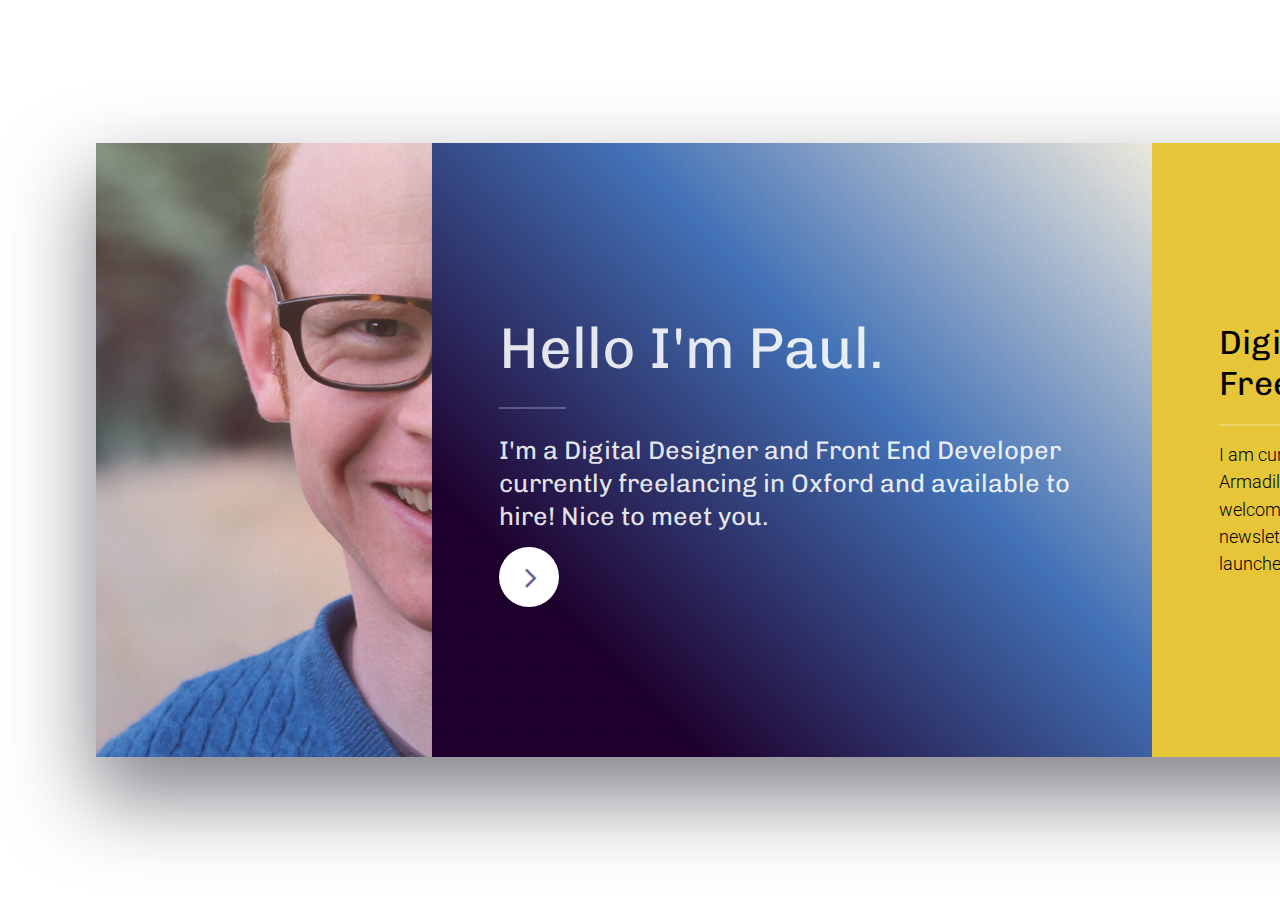
==== v2.html @ b1d414c3 "updated asset links" ====
<!DOCTYPE HTML>










<!--
	Ethereal by HTML5 UP
	html5up.net | @ajlkn
	Free for personal and commercial use under the CCA 3.0 license (html5up.net/license)
	Amended by Paul Dyke
-->
<html>

<head>
    <title>Paul Dyke Portfolio</title>
    <meta charset="utf-8" />
    <meta name="viewport" content="width=device-width, initial-scale=1, user-scalable=no" />
    <link rel="stylesheet" href="assets/css/main_v2.css" />
    <noscript><link rel="stylesheet" href="assets/css/noscript.css" /></noscript>
    <meta name="robots" content="noindex, nofollow" />
</head>

<body>
    <!-- Page Wrapper -->
    <div id="page-wrapper">
        <!-- Wrapper -->
        <div id="wrapper">
            <!-- Panel (Banner) -->
            <section class="panel banner right" id="start">
                <div class="content color0 span-3-75">
                    <h1 class="major hello">Hello I'm Paul.</h1>
                    <h3>I'm a Digital Designer and Front End Developer currently freelancing in Oxford and available to hire! Nice to meet you.</h3>
                    
                    <ul class="actions">
                        <li><a href="#first" class="button special color1 circle icon fa-angle-right">Next</a></li>
                    </ul>
                </div>
                <div class="image filtered span-1-75" data-position="25% 25%"><img src="images/portrait.png" alt="" /></div>
            </section>
            
            
                        <!-- Freelancer Panel -->
            <section class="panel b" style="background-color: #e7c538;">
                <div class="intro span-2"  style="color:#000;">
                    <h2 class="major" style="color:#000; font">Digital Design Freelancer</h2>
                    <p>I am currently freelancing at Armadillo CRM  coding email welcome programmes, newsletters and product launches for McDonald's.</p>
                </div>
                <div class="gallery span-2">
                    <video autoplay muted loop controls='true' type='video/mp4'>
                        <source src="https://www.dropbox.com/s/5iz9ie459sg1phq/strawberrylemonade.mp4?dl=1" type="video/mp4">
                    </video>
                </div>
            </section>

            <!-- Panel -->
            <section class="panel color4" id="first">
                <div class="intro color4 span-3">
                    <h2 class="major">Digital Design Manager</h2>
                    <p>I managed email designers and developers at <a href="http://adestra.com">Adestra</a>. We helped clients create better looking and better performing email campaigns, in less time through bespoke email templates. Most of my time was spent on pre-sales, scoping, writing briefs and guiding the team but here are a few email template designs that I have designed and clients we worked with...</p>
                </div>
                <div class="gallery">
                    <div class="group span-1-5">
                        <a href="images/gallery/fulls/stonegate.png" class="image filtered span-1-5" data-position="bottom">
                            <div class="infobar"><span class="icon fa-user"></span>
                                <br>Stonegate</div><img src="images/gallery/thumbs/wireframe_square.png" /></a>
                        <a href="images/gallery/fulls/stonegate.png" class="image filtered span-1-5" data-position="bottom">
                            <div class="infobar"><span class="icon fa-user"></span>
                                <br>Slug & Lettuce</div><img src="images/gallery/thumbs/slug_square.png" /></a>
                    </div>


                    <div class="group span-1-5">
                        <a href="images/gallery/fulls/stonegate.png" class="image filtered span-1-5" data-position="bottom">
                            <div class="infobar"><span class="icon fa-user"></span>
                                <br>The Common Room</div><img src="images/gallery/thumbs/city_square.png" /></a>
                        <a href="images/gallery/fulls/stonegate.png" class="image filtered span-1-5" data-position="bottom">
                            <div class="infobar"><span class="icon fa-user"></span>
                                <br>Walkabout</div><img src="images/gallery/thumbs/walkabout_square.png" /></a>
                    </div>
                </div>
                <div class="gallery">
                    <div class="image span-2-5  filtered" data-position="top">
                        <img src="images/gallery/thumbs/logos.png"></div>
                </div>
                <div class="gallery">
                    <div class="group span-3">
                        <a href="images/gallery/fulls/01.jpg" class="image filtered span-3" data-position="bottom">
                            <div class="infobar"><span class="icon fa-paint-brush"></span>
                                <br>Asda Money</div><img src="images/gallery/thumbs/01.jpg" /></a>
                        <a href="images/gallery/fulls/02.jpg" class="image filtered span-1-5" data-position="center">
                            <div class="infobar"><span class="icon fa-paint-brush"></span> <span class="icon fa-code"></span>
                                <br>Oxford University Press</div><img src="images/gallery/thumbs/02.jpg" alt="" /></a>
                        <a href="images/gallery/fulls/03.jpg" class="image filtered span-1-5" data-position="bottom">
                            <div class="infobar">
                                <div class="infobar"><span class="icon fa-paint-brush"></span> <span class="icon fa-code"></span>
                                    <br>The National Lottery</div>
                            </div><img src="images/gallery/thumbs/03.jpg" alt="" /></a>
                    </div>
                    <a href="images/gallery/fulls/04.jpg" class="image filtered span-2-5" data-position="top">
                        <div class="infobar"><span class="icon fa-paint-brush"></span> <span class="icon fa-code"></span>
                            <br>Lloyds Banking Group</div><img src="images/gallery/thumbs/04.jpg" alt="" /></a>
                </div>
            </section>



            <!-- Email Developer Panel
            <section class="panel filtered color4-alt">
                <div class="intro   span-3">
                    <h2 class="major">Email Developer</h2>
                    <p>At first glance HTML for email appears to be a throwback to the 1990s with its use of tables and inline CSS, but there is more to it than that. Email platforms, such as Adestra's MessageFocus, allows the setup of dynamic and personalised content and templating which add an extra level of markup and logic. More advanced email clients and mobile devices can read CSS3 and media queries allowing for progressive enhancements, animations and responsive email design.</p>
                    <pre style="width:100%;"><code>&lt;table width=&quot;600&quot;&gt;
&lt;tr amf:repeat=&quot;100&quot;&gt;&lt;td&gt;[*data('client_name')*]&lt;/td&gt;&lt;/tr&gt;
&lt;/table&gt;</code></pre>
                </div>
                <div class="gallery span-2">
                    <video autoplay muted loop controls='true' type='video/mp4'>
                        <source src="https://dl.dropboxusercontent.com/s/t7785o9picqbp46/bmj.mp4?dl=1" type="video/mp4">
                    </video>
                </div>
            </section>
 -->




            <!-- Web Development Panel -->
            <section class="panel color4-alt">
                <div class="intro color4 span-3">
                    <h2 class="major">Web Development</h2>
                    <p>I have been developing a garden centre website prototype called <a href="http://plantbooth.uk" target="_blank">Plantbooth</a> using a static site generator called Hugo. The site is responsive, fast, makes use of Pinterest's Rich Pins and generates price information from RSS feeds. I am currently building the next version which uses WordPress and allows the price comparison of over 2500 plants!</p>
                    <p> This portfolio site uses a customised open source html template by <a href="https://html5up.net" target="_blank">HTML5 UP</a>, pure.css and is hosted on GitHub.</p>
                </div>
                <div class="gallery">
                    <div class="group span-3">
                        <div class="image span-3" data-position="center">
                            <div class="infobar"><span class="icon fa-github"></span> <span class="icon fa-wordpress"></span>
                                <br><a href="http://plantbooth.uk" target="_blank">Plantbooth</a><br>Hugo / WordPress.</div><img src="images/gallery/thumbs/plantbooth.png" />
                        </div>
                        <div class="image span-3" data-position="left">
                            <a href="https://plantbooth.uk" target="_blank"><img src="images/gallery/thumbs/plantbooth_pins.png"></a>
                        </div>
                    </div>
                </div>
            </section>            
            

            <!-- Motion Panel -->
            <section class="panel color4-alt">
                <div class="intro color4 span-3">
                    <h2 class="major">Motion</h2>
                    <p>My first summer job was in an animation studio. I studied Architecture briefly and enjoyed creating building designs with CAD. I later took an evening course in 3D Studio Max. I have worked as an Edit Runner in TV Post-Production using Avid. Within Email design, I have enjoyed creating animated gifs and CSS animations.</p>
                    <ul class="actions">
                        <li><a id="mute-video" class="button special color1 circle icon fa-headphones">Listen</a></li>
                    </ul>
                </div>
                <div class="gallery" style="background:white;">
                    <div class="group span-3">
                        <div class="image span-3" data-position="bottom">
                            <video autoplay loop muted width="100%" controls='false' type='video/mp4'>
                                <source src="https://dl.dropboxusercontent.com/s/f4wjrq3kisc1ybz/reel.mp4?dl=1" type="video/mp4">
                            </video>
                        </div>
                        <div class="span-1-5 image world">
                            <img src="http://anglian_water.msgfocus.com/anglian_water/images/globe8.png" alt="Love every drop. Put water at the heart of a whole new way of living." width="100%" class="rotate" />
                            <div class="infobar" style="color:#000;">
                                <span class="icon fa-code"></span>
                                <br>Anglian Water - css animation</div>
                        </div>
                        <div class="span-1-5 image css_animation sky" data-position="top">
                            <div id="front-clouds"></div>
                            <div id="back-clouds"></div>
                            <div class="infobar"><span class="icon fa-paint-brush"></span> <span class="icon fa-code"></span>
                                <br>Adestra Email Summit - css</div>
                            <img src="images/gallery/thumbs/mountain.png" class="mountain">
                        </div>
                    </div>
                </div>
            </section>





            <!-- Illustrations Panel -->
            <section class="panel color4-alt">
                <div class="intro color4 span-3">
                    <h2 class="major">Illustration</h2>
                    <p>I really appreciate great typography, illustration and graphic design. Here's a few examples of my attempts!</p>
                </div>
                <div class="gallery">
                    <div class="group span-3">
                        <div class="image filtered span-1-5" data-position="center"><img src="images/gallery/thumbs/illustrations_04.png" alt="" /></div>
                        <div class="image filtered span-1-5" data-position="center"><img src="images/gallery/thumbs/illustrations_03.png" alt="" /></div>
                        <div class="image filtered span-1-5" data-position="center"><img src="images/gallery/thumbs/illustrations_06.png" alt="" /></div>
                        <div class="image filtered span-1-5" data-position="center"><img src="images/gallery/thumbs/illustrations_05.png" alt="" /></div>
                    </div>
                </div>
                <div class="gallery">

                    <div class="group span-3">
                        <div class="image filtered span-3" data-position="center">
                            <div class="infobar" style="color:black;"><span class="icon fa-paint-brush"></span>
                                <br>Marketing Adestra - Illustrator</div><img src="images/gallery/thumbs/adestracarwarp1.png"></div>
                        <div class="image filtered span-3" data-position="center"><img src="images/gallery/thumbs/adestracarwarp2.png"></div>
                    </div>
                    <div class="group span-1-5">
                        <div class="image filtered span-1-5" data-position="center"><img src="images/gallery/thumbs/adestracarwarp3.png"></div>
                        <div class="image filtered span-1-5" data-position="center"><img src="images/gallery/thumbs/adestracarwarp4.png"></div>
                    </div>
                </div>
            </section>



            <!-- Skills and Tools Panel -->
            <section class="panel color1">
                <div class="intro joined">
                    <h2 class="major">Skills and Tools</h2>
                    <p>I'm most comfortable with Photoshop and a code editor. I make use of Adobe Illustrator and InDesign when creating vector and print ready designs and Premiere Pro for editing video.</p>
                </div>
                <div class="inner">
                    <ul class="grid-icons three connected">
                        <li><span class="icon fa-paint-brush"><span class="label">Graphic Design</span></span>
                        </li>
                        <li><span class="icon fa-camera-retro"><span class="label">Photography</span></span>
                        </li>
                        <li><span class="icon fa-code"><span class="label">Front end Development</span></span>
                        </li>
                        <li><span class="icon fa-envelope-o"><span class="label">Email Development and Marketing</span></span>
                        </li>
                        <li><span class="icon fa-wordpress"><span class="label">WordPress</span></span>
                        </li>
                        <li><span class="icon fa-film"><span class="label">Video</span></span>
                        </li>
                    </ul>
                </div>
            </section>



            <!-- Panel -->
            <section class="panel color1">
                <div class="intro color4">
                    <h2 class="major">Contact</h2>
                    <p>Thank you for browsing my portfolio. If you would like to contact me, you may use the following form.</p>
                    <ul class="contact-icons color1">
                        <li class="icon fa-twitter"><a href="https://twitter.com/pauldyke">@pauldyke</a></li>
                        <li class="icon fa-linkedin"><a href="https://linkedin.com/in/pdyke/">/pdyke</a></li>
                    </ul>
                </div>
                <div class="inner span-3-25">
                    <form id="contact-form" action="//formspree.io/pauldyke@hotmail.com" method="post">
                        <input type="hidden" name="_subject" value="Portfolio Site Message" />
                        <input type="text" name="_gotcha" style="display:none" />
                        <div class="field half">
                            <label for="inputName">Name</label>
                            <input type="text" name="Name" id="inputName" required /> </div>
                        <div class="field half">
                            <label for="inputEmail">Email</label>
                            <input type="email" name="Email" id="inputEmail" required /> </div>
                        <div class="field">
                            <label for="inputMessage">Message</label>
                            <textarea name="Message" id="inputMessage" rows="4" required></textarea>
                        </div>
                        <ul class="actions">
                            <li>
                                <input type="submit" value="Send Message" class="button special" />
                            </li>
                        </ul>
                    </form>
                    <ul class="actions">
                        <li><a href="#start" class="button special color1 circle icon fa-angle-left">Back</a></li>
                    </ul>
                </div>
            </section>




        </div>
    </div>
    <!-- Scripts -->
    <script src="assets/js/jquery.min.js"></script>
    <script src="assets/js/skel.min.js"></script>
    <script src="assets/js/main_v2.js"></script>
</body>

</html>
---- assets/css/main_v2.css ----
@import url(font-awesome.min.css);

/* @import url("https://fonts.googleapis.com/css?family=Source+Sans+Pro:300,400,300i,400i"); */

@import url('https://fonts.googleapis.com/css?family=Bitter:700|Roboto:300,400|Chivo:400,700');

/*
	Ethereal by HTML5 UP
	html5up.net | @ajlkn
	Free for personal and commercial use under the CCA 3.0 license (html5up.net/license)
    Customised by Paul Dyke
*/


/* Reset */

html,
body,
div,
span,
applet,
object,
iframe,
h1,
h2,
h3,
h4,
h5,
h6,
p,
blockquote,
pre,
a,
abbr,
acronym,
address,
big,
cite,
code,
del,
dfn,
em,
img,
ins,
kbd,
q,
s,
samp,
small,
strike,
strong,
sub,
sup,
tt,
var,
b,
u,
i,
center,
dl,
dt,
dd,
ol,
ul,
li,
fieldset,
form,
label,
legend,
table,
caption,
tbody,
tfoot,
thead,
tr,
th,
td,
article,
aside,
canvas,
details,
embed,
figure,
figcaption,
footer,
header,
hgroup,
menu,
nav,
output,
ruby,
section,
summary,
time,
mark,
audio,
video {
    margin: 0;
    padding: 0;
    border: 0;
    font-size: 100%;
    font: inherit;
    vertical-align: baseline;
}

article,
aside,
details,
figcaption,
figure,
footer,
header,
hgroup,
menu,
nav,
section {
    display: block;
}

body {
    line-height: 1;
}

ol,
ul {
    list-style: none;
}

blockquote,
q {
    quotes: none;
}

blockquote:before,
blockquote:after,
q:before,
q:after {
    content: '';
    content: none;
}

table {
    border-collapse: collapse;
    border-spacing: 0;
}

body {
    -webkit-text-size-adjust: none;
}


/* Box Model */

*,
*:before,
*:after {
    -moz-box-sizing: border-box;
    -webkit-box-sizing: border-box;
    box-sizing: border-box;
}


/* Page */

@-moz-keyframes load-spinner {
    0% {
        -moz-transform: rotate(0deg);
        -webkit-transform: rotate(0deg);
        -ms-transform: rotate(0deg);
        transform: rotate(0deg);
    }
    100% {
        -moz-transform: rotate(360deg);
        -webkit-transform: rotate(360deg);
        -ms-transform: rotate(360deg);
        transform: rotate(360deg);
    }
}

@-webkit-keyframes load-spinner {
    0% {
        -moz-transform: rotate(0deg);
        -webkit-transform: rotate(0deg);
        -ms-transform: rotate(0deg);
        transform: rotate(0deg);
    }
    100% {
        -moz-transform: rotate(360deg);
        -webkit-transform: rotate(360deg);
        -ms-transform: rotate(360deg);
        transform: rotate(360deg);
    }
}

@-ms-keyframes load-spinner {
    0% {
        -moz-transform: rotate(0deg);
        -webkit-transform: rotate(0deg);
        -ms-transform: rotate(0deg);
        transform: rotate(0deg);
    }
    100% {
        -moz-transform: rotate(360deg);
        -webkit-transform: rotate(360deg);
        -ms-transform: rotate(360deg);
        transform: rotate(360deg);
    }
}

@keyframes load-spinner {
    0% {
        -moz-transform: rotate(0deg);
        -webkit-transform: rotate(0deg);
        -ms-transform: rotate(0deg);
        transform: rotate(0deg);
    }
    100% {
        -moz-transform: rotate(360deg);
        -webkit-transform: rotate(360deg);
        -ms-transform: rotate(360deg);
        transform: rotate(360deg);
    }
}

@-ms-viewport {
    width: device-width;
}

html {
    width: 100%;
    height: 100%;
}

body {
    display: -moz-flex;
    display: -webkit-flex;
    display: -ms-flex;
    display: flex;
    -moz-align-items: center;
    -webkit-align-items: center;
    -ms-align-items: center;
    align-items: center;
    -moz-justify-content: -moz-flex-start;
    -webkit-justify-content: -webkit-flex-start;
    -ms-justify-content: -ms-flex-start;
    justify-content: flex-start;
    -ms-overflow-style: scrollbar;
    width: 100%;
    height: 100%;
    min-height: 30rem;
    overflow: hidden;
}

body:before {
    -moz-animation: load-spinner 1s infinite linear;
    -webkit-animation: load-spinner 1s infinite linear;
    -ms-animation: load-spinner 1s infinite linear;
    animation: load-spinner 1s infinite linear;
    -moz-transition: opacity 0.25s ease;
    -webkit-transition: opacity 0.25s ease;
    -ms-transition: opacity 0.25s ease;
    transition: opacity 0.25s ease;
    -moz-transition-delay: 0s;
    -webkit-transition-delay: 0s;
    -ms-transition-delay: 0s;
    transition-delay: 0s;
    -moz-pointer-events: none;
    -webkit-pointer-events: none;
    -ms-pointer-events: none;
    pointer-events: none;
    content: '';
    display: block;
    position: absolute;
    top: 50%;
    left: 50%;
    width: 4rem;
    height: 4rem;
    margin: -2rem 0 0 -2rem;
    background-image: url("data:image/svg+xml;charset=utf8,%3Csvg xmlns='http://www.w3.org/2000/svg' xmlns:xlink='http://www.w3.org/1999/xlink' width='96px' height='96px' viewBox='0 0 96 96' zoomAndPan='disable'%3E%3Cstyle%3Ecircle %7Bfill: transparent%3B stroke: %232e2b37%3B stroke-width: 1.5px%3B %7D%3C/style%3E%3Cdefs%3E%3CclipPath id='corner'%3E%3Cpolygon points='0,0 48,0 48,48 96,48 96,96 0,96' /%3E%3C/clipPath%3E%3C/defs%3E%3Cg clip-path='url(%23corner)'%3E%3Ccircle cx='48' cy='48' r='32'/%3E%3C/g%3E%3C/svg%3E");
    background-position: center;
    background-repeat: no-repeat;
    background-size: 4rem;
    opacity: 0;
}

body:after {
    -moz-pointer-events: none;
    -webkit-pointer-events: none;
    -ms-pointer-events: none;
    pointer-events: none;
    content: '';
    display: block;
    position: fixed;
    top: 0;
    left: 0;
    width: 100%;
    height: 100%;
    z-index: -1;
    background-attachment: fixed;
    background-color: #ffffff;
   /**  background-image: url("../../images/overlay.png"), url("../../images/bg.jpg");
    background-repeat: repeat, repeat-x;
    background-size: 128px 128px, cover; **/
}

body.is-loading *,
body.is-loading *:before,
body.is-loading *:after {
    -moz-animation: none !important;
    -webkit-animation: none !important;
    -ms-animation: none !important;
    animation: none !important;
    -moz-transition: none !important;
    -webkit-transition: none !important;
    -ms-transition: none !important;
    transition: none !important;
}

body.is-loading:before {
    -moz-transition: opacity 1s ease;
    -webkit-transition: opacity 1s ease;
    -ms-transition: opacity 1s ease;
    transition: opacity 1s ease;
    -moz-transition-delay: 0.75s;
    -webkit-transition-delay: 0.75s;
    -ms-transition-delay: 0.75s;
    transition-delay: 0.75s;
    opacity: 0.25;
}

@media screen and (max-width: 736px) {
    html {
        height: auto;
    }
    body {
        height: auto;
        overflow-x: hidden;
        overflow-y: auto;
    }
}

@media screen and (max-width: 480px) {
    html,
    body {
        min-width: 320px;
    }
}


/* Typography */

html {
    font-size: 18pt;
    font-size: 1vmax;
}

@media screen and (max-width: 1680px) {
    html {
        font-size: 12pt;
        font-size: 1.1vmax;
    }
}

@media screen and (max-width: 1280px) {
    html {
        font-size: 11pt;
        font-size: 1.5vmax;
    }
}

body,
input,
select,
textarea {
    color: rgba(255, 255, 255, 0.75);
    font-family: 'Roboto', Helvetica, sans-serif;
    font-size: 0.95rem;
    font-weight: 300;
    line-height: 1.50;
}

a {
    -moz-transition: color 0.2s ease-in-out, border-bottom-color 0.2s ease-in-out;
    -webkit-transition: color 0.2s ease-in-out, border-bottom-color 0.2s ease-in-out;
    -ms-transition: color 0.2s ease-in-out, border-bottom-color 0.2s ease-in-out;
    transition: color 0.2s ease-in-out, border-bottom-color 0.2s ease-in-out;
    color: inherit;
    border-bottom: dotted 1px;
    text-decoration: none;
}

a:hover {
    border-bottom-color: transparent;
    color: #ffe4b4;
}

strong,
b {
    color: rgba(255, 255, 255, 0.875);
    font-weight: 400;
}

em,
i {
    font-style: italic;
}

p {
    margin: 0 0 1.5rem 0;
}

body.is-ie p {
    width: 100%;
}

h1,
h2,
h3,
h4,
h5,
h6 {
    color: rgba(255, 255, 255, 0.875);
    font-family: 'Chivo', Helvetica, sans-serif;
    font-weight: 400;
    line-height: 1.3;
    margin: 0 0 0.75rem 0;
    letter-spacing: 0em;
}

h1 a,
h2 a,
h3 a,
h4 a,
h5 a,
h6 a {
    color: inherit;
    text-decoration: none;
}

h1.major,
h2.major,
h3.major {
    position: relative;
}

h1.major:after,
h2.major:after,
h3.major:after {
    content: '';
    position: absolute;
    left: 0;
    width: 3.5rem;
    height: 0.1rem;
    background-color: rgba(255, 255, 255, 0.25);
}

h1 {
    font-size: 3rem;
    line-height: 1.2;
}

h1.major {
    margin: 0 0 2.625rem 0;
}

h1.major:after {
    bottom: -1.325rem;
}

h2 {
    font-size: 1.75rem;
    line-height: 1.2;
}

h2.major {
    margin: 0 0 1.9875rem 0;
}

h2.major:after {
    bottom: -1.2rem;
}

h3 {
    font-size: 1.325rem;
}

h3.major {
    margin: 0 0 1.875rem 0;
}

h3.major:after {
    bottom: -0.75rem;
}

h4 {
    font-size: 1rem;
}

h5 {
    font-size: 0.9rem;
}

h6 {
    font-size: 0.7rem;
}

sub {
    font-size: 0.8rem;
    position: relative;
    top: 0.5rem;
}

sup {
    font-size: 0.8rem;
    position: relative;
    top: -0.5rem;
}

blockquote {
    border-left: solid 0.25rem rgba(255, 255, 255, 0.25);
    font-style: italic;
    margin: 0 0 1.5rem 0;
    padding: 0.375rem 0 0.375rem 1.5rem;
}

code {
    background: rgba(255, 255, 255, 0.075);
    border-radius: 0.25rem;
    font-family: "Courier New", monospace;
    font-size: 0.8rem;
    margin: 0 0.25rem;
    padding: 0.25rem 0.65rem;
}

pre {
    -webkit-overflow-scrolling: touch;
    font-family: "Courier New", monospace;
    font-size: 0.8rem;
    margin: 0 0 1.5rem 0;
    white-space: pre-wrap;
}

pre code {
    display: block;
    line-height: 1.625;
    padding: 1rem 1.5rem;
    overflow-x: auto;
    margin: 0;
}

hr {
    border: 0;
    border-bottom: solid 2px rgba(255, 255, 255, 0.25);
    margin: 1.875rem 0;
}

.align-left {
    text-align: left;
}

.align-center {
    text-align: center;
}

.align-right {
    text-align: right;
}

@media screen and (max-width: 736px) {
    html {
        font-size: 12pt;
    }
    h1 {
        font-size: 2.25rem;
        line-height: 1.2;
    }
    h1.major {
        margin: 0 0 2.625rem 0;
    }
    h1.major:after {
        bottom: -1.325rem;
    }
    h2 {
        font-size: 1.5rem;
        line-height: 1.2;
    }
    h2.major {
        margin: 0 0 1.9875rem 0;
    }
    h2.major:after {
        bottom: -1.2rem;
    }
    h3 {
        font-size: 1rem;
    }
    h3.major {
        margin: 0 0 1.875rem 0;
    }
    h3.major:after {
        bottom: -0.75rem;
    }
    h4 {
        font-size: 1rem;
    }
    h5 {
        font-size: 0.9rem;
    }
    h6 {
        font-size: 0.7rem;
    }
    h1 br,
    h2 br,
    h3 br,
    h4 br,
    h5 br,
    h6 br {
        display: none;
    }
}

@media screen and (max-width: 360px) {
    html {
        font-size: 11pt;
    }
}


/* Form */

form {
    display: -moz-flex;
    display: -webkit-flex;
    display: -ms-flex;
    display: flex;
    -moz-flex-wrap: wrap;
    -webkit-flex-wrap: wrap;
    -ms-flex-wrap: wrap;
    flex-wrap: wrap;
    width: calc(100% + 3rem);
    margin: -1.5rem 0 1.5rem -1.5rem;
}

form > .field {
    -moz-flex-grow: 0;
    -webkit-flex-grow: 0;
    -ms-flex-grow: 0;
    flex-grow: 0;
    -moz-flex-shrink: 0;
    -webkit-flex-shrink: 0;
    -ms-flex-shrink: 0;
    flex-shrink: 0;
    padding: 1.5rem 0 0 1.5rem;
    width: calc(100% - 1.5rem);
}

form > .field.half {
    width: calc(50% - 0.75rem);
}

form > .field.third {
    width: calc(100%/3 - 0.5rem);
}

form > .field.quarter {
    width: calc(25% - 0.375rem);
}

form > .actions {
    -moz-flex-grow: 0;
    -webkit-flex-grow: 0;
    -ms-flex-grow: 0;
    flex-grow: 0;
    -moz-flex-shrink: 1;
    -webkit-flex-shrink: 1;
    -ms-flex-shrink: 1;
    flex-shrink: 1;
    margin: 1.5rem 0 0 1.5rem;
}

label {
    color: rgba(255, 255, 255, 0.875);
    display: block;
    font-family: Roboto, Arial, Helvetica, sans-serif;
    font-size: 0.8rem;
    font-weight: 700;
    margin: 0 0 0.4875rem 0;
}

input[type="text"],
input[type="password"],
input[type="email"],
input[type="tel"],
select,
textarea {
    -moz-appearance: none;
    -webkit-appearance: none;
    -ms-appearance: none;
    appearance: none;
    background: transparent;
    border: solid 2px rgba(255, 255, 255, 0.25);
    border-radius: 0.25rem;
    color: inherit;
    display: block;
    outline: 0;
    padding: 0 0.75rem;
    text-decoration: none;
    width: 100%;
}

input[type="text"]:invalid,
input[type="password"]:invalid,
input[type="email"]:invalid,
input[type="tel"]:invalid,
select:invalid,
textarea:invalid {
    box-shadow: none;
}

input[type="text"]:focus,
input[type="password"]:focus,
input[type="email"]:focus,
input[type="tel"]:focus,
select:focus,
textarea:focus {
    border-color: #ffe4b4;
}

option {
    background-color: rgba(255, 255, 255, 0.875);
    color: #2e2b37;
}

.select-wrapper {
    text-decoration: none;
    display: block;
    position: relative;
}

.select-wrapper:before {
    -moz-osx-font-smoothing: grayscale;
    -webkit-font-smoothing: antialiased;
    font-family: FontAwesome;
    font-style: normal;
    font-weight: normal;
    text-transform: none !important;
}

.select-wrapper:before {
    display: block;
    content: '\f107';
    position: absolute;
    top: 0;
    right: 0;
    width: 2.5rem;
    height: 2.5rem;
    line-height: 2.5rem;
    color: rgba(255, 255, 255, 0.75);
    pointer-events: none;
    text-align: center;
}

body.is-ie .select-wrapper:before {
    line-height: 2.5;
}

.select-wrapper select::-ms-expand {
    display: none;
}

input[type="text"],
input[type="password"],
input[type="email"],
select {
    height: 2.5rem;
}

textarea {
    padding: 0.75rem 1rem;
}

input[type="checkbox"],
input[type="radio"] {
    -moz-appearance: none;
    -webkit-appearance: none;
    -ms-appearance: none;
    appearance: none;
    display: block;
    float: left;
    margin-right: -2rem;
    opacity: 0;
    width: 1rem;
    z-index: -1;
}

input[type="checkbox"] + label,
input[type="radio"] + label {
    text-decoration: none;
    position: relative;
    color: rgba(255, 255, 255, 0.75);
    cursor: pointer;
    display: inline-block;
    font-size: 1rem;
    font-weight: 300;
    margin-bottom: 0;
    padding-left: 2.5rem;
    padding-right: 1rem;
}

input[type="checkbox"] + label:before,
input[type="radio"] + label:before {
    -moz-osx-font-smoothing: grayscale;
    -webkit-font-smoothing: antialiased;
    font-family: FontAwesome;
    font-style: normal;
    font-weight: normal;
    text-transform: none !important;
}

input[type="checkbox"] + label:before,
input[type="radio"] + label:before {
    content: '';
    display: inline-block;
    position: absolute;
    top: 0;
    left: 0;
    width: 1.5rem;
    height: 1.5rem;
    line-height: 1.4375rem;
    background: rgba(255, 255, 255, 0.075);
    border: solid 1px rgba(255, 255, 255, 0.25);
    border-radius: 0.25rem;
    color: #2e2b37;
    text-align: center;
}

body.is-ie input[type="checkbox"] + label:before,
body.is-ie input[type="radio"] + label:before {
    line-height: 1.5;
}

input[type="checkbox"]:checked + label:before,
input[type="radio"]:checked + label:before {
    content: '\f00c';
    background: rgba(255, 255, 255, 0.875);
    border-color: rgba(255, 255, 255, 0.875);
}

input[type="checkbox"]:focus + label:before,
input[type="radio"]:focus + label:before {
    border-color: #ffe4b4;
    box-shadow: 0 0 0 1px #ffe4b4;
}

input[type="checkbox"]:focus:checked + label:before,
input[type="radio"]:focus:checked + label:before {
    background: #ffe4b4;
}

input[type="checkbox"].color1 + label:before,
input[type="radio"].color1 + label:before {
    color: #726193;
}

input[type="checkbox"].color2 + label:before,
input[type="radio"].color2 + label:before {
    color: #e37b7c;
}

input[type="checkbox"].color3 + label:before,
input[type="radio"].color3 + label:before {
    color: #ffe4b4;
}

input[type="checkbox"].color4 + label:before,
input[type="radio"].color4 + label:before {
    color: #353865;
}

input[type="checkbox"] + label:before {
    border-radius: 0.25rem;
}

input[type="radio"] + label:before {
    border-radius: 100%;
}

::-webkit-input-placeholder {
    color: rgba(255, 255, 255, 0.5) !important;
    opacity: 1.0;
}

:-moz-placeholder {
    color: rgba(255, 255, 255, 0.5) !important;
    opacity: 1.0;
}

::-moz-placeholder {
    color: rgba(255, 255, 255, 0.5) !important;
    opacity: 1.0;
}

:-ms-input-placeholder {
    color: rgba(255, 255, 255, 0.5) !important;
    opacity: 1.0;
}

.formerize-placeholder {
    color: rgba(255, 255, 255, 0.5) !important;
    opacity: 1.0;
}

@media screen and (max-width: 736px) {
    form {
        margin: -1.5rem 0 1.5rem 0;
        width: 100%;
    }
    form > .field {
        padding: 1.5rem 0 0 0;
        width: 100% !important;
    }
    form > .actions {
        margin: 1.5rem 0 0 0;
    }
}


/* Icon */

.icon {
    text-decoration: none;
    position: relative;
    border-bottom: none;
}

.icon:before {
    -moz-osx-font-smoothing: grayscale;
    -webkit-font-smoothing: antialiased;
    font-family: FontAwesome;
    font-style: normal;
    font-weight: normal;
    text-transform: none !important;
}

.icon > .label {
    display: none;
}


/* Image */

.image {
    display: inline-block;
    position: relative;
    border: 0;
}

.image.filtered:after {
    background-image: url("../../images/overlay.png"), linear-gradient(45deg, rgba(114, 97, 147, 0.25) 25%, rgba(227, 123, 124, 0.25) 50%, rgba(255, 228, 180, 0.25));
    background-size: 128px 128px, auto;
    -moz-pointer-events: none;
    -webkit-pointer-events: none;
    -ms-pointer-events: none;
    pointer-events: none;
    content: '';
    position: absolute;
    top: 0;
    left: 0;
    width: 100%;
    height: 100%;
    opacity: 1;
    z-index: 1;
}

.image.filtered.tinted:after {
    background-image: url("../../images/overlay.png"), linear-gradient(45deg, rgba(114, 97, 147, 0.25) 25%, rgba(227, 123, 124, 0.25) 50%, rgba(255, 228, 180, 0.25)), linear-gradient(0deg, rgba(0, 0, 0, 0.125), rgba(0, 0, 0, 0.125));
    background-size: 128px 128px, auto, auto;
}

.image[data-position] img {
    -moz-object-fit: cover;
    -webkit-object-fit: cover;
    -ms-object-fit: cover;
    object-fit: cover;
    display: block;
    position: absolute;
    top: 0;
    left: 0;
    width: 100%;
    height: 100%;
}

.image[data-position="top left"] img {
    -moz-object-position: top left;
    -webkit-object-position: top left;
    -ms-object-position: top left;
    object-position: top left;
}

.image[data-position="top"] img {
    -moz-object-position: top;
    -webkit-object-position: top;
    -ms-object-position: top;
    object-position: top;
}

.image[data-position="top right"] img {
    -moz-object-position: top right;
    -webkit-object-position: top right;
    -ms-object-position: top right;
    object-position: top right;
}

.image[data-position="right"] img {
    -moz-object-position: right;
    -webkit-object-position: right;
    -ms-object-position: right;
    object-position: right;
}

.image[data-position="bottom right"] img {
    -moz-object-position: bottom right;
    -webkit-object-position: bottom right;
    -ms-object-position: bottom right;
    object-position: bottom right;
}

.image[data-position="bottom"] img {
    -moz-object-position: bottom;
    -webkit-object-position: bottom;
    -ms-object-position: bottom;
    object-position: bottom;
}

.image[data-position="bottom left"] img {
    -moz-object-position: bottom left;
    -webkit-object-position: bottom left;
    -ms-object-position: bottom left;
    object-position: bottom left;
}

.image[data-position="left"] img {
    -moz-object-position: left;
    -webkit-object-position: left;
    -ms-object-position: left;
    object-position: left;
}

.image[data-position="center"] img {
    -moz-object-position: center;
    -webkit-object-position: center;
    -ms-object-position: center;
    object-position: center;
}

.image[data-position="25% 25%"] img {
    -moz-object-position: 25% 25%;
    -webkit-object-position: 25% 25%;
    -ms-object-position: 25% 25%;
    object-position: 25% 25%;
}

.image[data-position="75% 25%"] img {
    -moz-object-position: 75% 25%;
    -webkit-object-position: 75% 25%;
    -ms-object-position: 75% 25%;
    object-position: 75% 25%;
}

.image[data-position="75% 75%"] img {
    -moz-object-position: 75% 75%;
    -webkit-object-position: 75% 75%;
    -ms-object-position: 75% 75%;
    object-position: 75% 75%;
}

.image[data-position="25% 75%"] img {
    -moz-object-position: 25% 75%;
    -webkit-object-position: 25% 75%;
    -ms-object-position: 25% 75%;
    object-position: 25% 75%;
}

.image img {
    display: block;
}

.image.left,
.image.right {
    max-width: 40%;
}

.image.left img,
.image.right img {
    width: 100%;
}

.image.left {
    float: left;
    padding: 0 1.5rem 1rem 0;
    top: 0.25rem;
}

.image.right {
    float: right;
    padding: 0 0 1rem 1.5rem;
    top: 0.25rem;
}

.image.fit {
    display: block;
    margin: 0 0 1.5rem 0;
    width: 100%;
}

.image.fit img {
    width: 100%;
}

.image.main {
    display: block;
    margin: 0 0 2.25rem 0;
    width: 100%;
}

.image.main img {
    width: 100%;
}


/* List */

ol {
    list-style: decimal;
    margin: 0 0 1.5rem 0;
    padding-left: 1.25rem;
}

ol li {
    padding-left: 0.25rem;
}

ul {
    list-style: disc;
    margin: 0 0 1.5rem 0;
    padding-left: 1rem;
}

ul li {
    padding-left: 0.5rem;
}

ul.alt {
    list-style: none;
    padding-left: 0;
}

ul.alt li {
    border-top: solid 1px rgba(255, 255, 255, 0.25);
    padding: 0.5rem 0;
}

ul.alt li:first-child {
    border-top: 0;
    padding-top: 0;
}

ul.icons {
    cursor: default;
    list-style: none;
    padding-left: 0;
}

ul.icons li {
    display: inline-block;
    padding: 0 1rem 0 0;
}

ul.icons li:last-child {
    padding-right: 0;
}

ul.icons li .icon:before {
    font-size: 1.25em;
}

ul.actions {
    cursor: default;
    list-style: none;
    padding-left: 0;
}

ul.actions li {
    display: inline-block;
    padding: 0 0.75rem 0 0;
    vertical-align: middle;
}

ul.actions li:last-child {
    padding-right: 0;
}

ul.actions.small li {
    padding: 0 0.375rem 0 0;
}

ul.actions.vertical li {
    display: block;
    padding: 0.75rem 0 0 0;
}

ul.actions.vertical li:first-child {
    padding-top: 0;
}

ul.actions.vertical li > * {
    margin-bottom: 0;
}

ul.actions.vertical.small li {
    padding: 0.375rem 0 0 0;
}

ul.actions.vertical.small li:first-child {
    padding-top: 0;
}

ul.actions.fit {
    display: table;
    margin-left: -0.75rem;
    padding: 0;
    table-layout: fixed;
    width: calc(100% + 0.75rem);
}

ul.actions.fit li {
    display: table-cell;
    padding: 0 0 0 0.75rem;
}

ul.actions.fit li > * {
    margin-bottom: 0;
}

ul.actions.fit.small {
    margin-left: -0.375rem;
    width: calc(100% + 0.375rem);
}

ul.actions.fit.small li {
    padding: 0 0 0 0.375rem;
}

ul.contact-icons {
    list-style: none;
    padding-left: 0;
}

ul.contact-icons > li {
    margin: 1.25rem 0 0 0;
    padding-left: 0;
}

ul.contact-icons > li:before {
    display: inline-block;
    width: 2.25rem;
    height: 2.25rem;
    line-height: 2.25rem;
    border-radius: 2.25rem;
    background-color: white;
    color: #2e2b37;
    cursor: default;
    font-size: 1.125rem;
    margin-right: 1rem;
    text-align: center;
    vertical-align: middle;
}

body.is-ie ul.contact-icons > li:before {
    line-height: 2.125;
}

ul.contact-icons > li a {
    border-bottom: 0;
}

ul.contact-icons.color1 > li:before {
    color: #726193;
}

ul.contact-icons.color2 > li:before {
    color: #e37b7c;
}

ul.contact-icons.color3 > li:before {
    color: #ffe4b4;
}

ul.contact-icons.color4 > li:before {
    color: #353865;
}

ul.grid-icons {
    display: -moz-flex;
    display: -webkit-flex;
    display: -ms-flex;
    display: flex;
    -moz-flex-wrap: wrap;
    -webkit-flex-wrap: wrap;
    -ms-flex-wrap: wrap;
    flex-wrap: wrap;
    -moz-justify-content: center;
    -webkit-justify-content: center;
    -ms-justify-content: center;
    justify-content: center;
    list-style: none;
    margin: 0 0 1.5rem 0;
    padding-left: 0;
}

ul.grid-icons .icon {
    display: block;
    position: relative;
    width: 100%;
    text-align: center;
}

ul.grid-icons .icon:before {
    display: block;
    width: 6rem;
    height: 6rem;
    line-height: 6rem;
    border-radius: 6rem;
    box-shadow: inset 0 0 0 2px rgba(255, 255, 255, 0.25);
    font-size: 2.5rem;
    margin: 0 auto;
    text-align: center;
}

body.is-ie ul.grid-icons .icon:before {
    line-height: 2.375;
}

ul.grid-icons > li {
    -moz-flex-grow: 0;
    -webkit-flex-grow: 0;
    -ms-flex-grow: 0;
    flex-grow: 0;
    -moz-flex-shrink: 0;
    -webkit-flex-shrink: 0;
    -ms-flex-shrink: 0;
    flex-shrink: 0;
    position: relative;
    margin: 1.5rem 0 0 1.5rem;
    padding-left: 0;
}

ul.grid-icons.connected > li:before {
    content: '';
    display: block;
    position: absolute;
    width: 1.5rem;
    height: 2px;
    top: 50%;
    left: -1.5rem;
    background-color: rgba(255, 255, 255, 0.25);
}

ul.grid-icons.connected > li:after {
    content: '';
    display: block;
    position: absolute;
    width: 2px;
    height: 1.5rem;
    top: -1.5rem;
    left: 50%;
    background-color: rgba(255, 255, 255, 0.25);
}

ul.grid-icons.two {
    width: 14rem;
}

ul.grid-icons.two > li:nth-child(-n + 2) {
    margin-top: 0;
}

ul.grid-icons.two > li:nth-child(-n + 2):after {
    display: none;
}

ul.grid-icons.two > li:nth-child(2n - 1) {
    margin-left: 0;
}

ul.grid-icons.two > li:nth-child(2n - 1):before {
    display: none;
}

ul.grid-icons.three {
    width: 21.5rem;
}

ul.grid-icons.three > li:nth-child(-n + 3) {
    margin-top: 0;
}

ul.grid-icons.three > li:nth-child(-n + 3):after {
    display: none;
}

ul.grid-icons.three > li:nth-child(3n - 2) {
    margin-left: 0;
}

ul.grid-icons.three > li:nth-child(3n - 2):before {
    display: none;
}

ul.grid-icons.four {
    width: 29rem;
}

ul.grid-icons.four > li:nth-child(-n + 4) {
    margin-top: 0;
}

ul.grid-icons.four > li:nth-child(-n + 4):after {
    display: none;
}

ul.grid-icons.four > li:nth-child(4n - 3) {
    margin-left: 0;
}

ul.grid-icons.four > li:nth-child(4n - 3):before {
    display: none;
}

dl {
    margin: 0 0 1.5rem 0;
}

dl dt {
    display: block;
    font-weight: 400;
    margin: 0 0 0.75rem 0;
}

dl dd {
    margin-left: 1.5rem;
}

@media screen and (max-width: 736px) {
    ul.grid-icons {
        -moz-justify-content: -moz-flex-start;
        -webkit-justify-content: -webkit-flex-start;
        -ms-justify-content: -ms-flex-start;
        justify-content: flex-start;
        width: 100% !important;
        margin: -1rem 0 1.5rem -1rem;
    }
    ul.grid-icons .icon:before {
        width: 4.5rem;
        height: 4.5rem;
        line-height: 4.5rem;
        font-size: 1.75rem;
    }
    ul.grid-icons > li {
        margin: 1rem 0 0 1rem !important;
    }
    ul.grid-icons > li:before {
        display: none !important;
    }
    ul.grid-icons > li:after {
        display: none !important;
    }
}


/* Table */

.table-wrapper {
    -webkit-overflow-scrolling: touch;
    overflow-x: auto;
}

table {
    margin: 0 0 1.5rem 0;
    width: 100%;
}

table tbody tr {
    border: solid 1px rgba(255, 255, 255, 0.25);
    border-left: 0;
    border-right: 0;
}

table tbody tr:nth-child(2n + 1) {
    background-color: rgba(255, 255, 255, 0.075);
}

table td {
    padding: 0.75rem 0.75rem;
}

table th {
    color: rgba(255, 255, 255, 0.875);
    font-size: 0.9rem;
    font-weight: 400;
    padding: 0 0.75rem 0.75rem 0.75rem;
    text-align: left;
}

table thead {
    border-bottom: solid 2px rgba(255, 255, 255, 0.25);
}

table tfoot {
    border-top: solid 2px rgba(255, 255, 255, 0.25);
}

table.alt {
    border-collapse: separate;
}

table.alt tbody tr td {
    border: solid 1px rgba(255, 255, 255, 0.25);
    border-left-width: 0;
    border-top-width: 0;
}

table.alt tbody tr td:first-child {
    border-left-width: 1px;
}

table.alt tbody tr:first-child td {
    border-top-width: 1px;
}

table.alt thead {
    border-bottom: 0;
}

table.alt tfoot {
    border-top: 0;
}


/* Button */

input[type="submit"],
input[type="reset"],
input[type="button"],
button,
.button {
    -moz-appearance: none;
    -webkit-appearance: none;
    -ms-appearance: none;
    appearance: none;
    -moz-transition: background-color 0.2s ease-in-out, box-shadow 0.2s ease-in-out, color 0.2s ease-in-out;
    -webkit-transition: background-color 0.2s ease-in-out, box-shadow 0.2s ease-in-out, color 0.2s ease-in-out;
    -ms-transition: background-color 0.2s ease-in-out, box-shadow 0.2s ease-in-out, color 0.2s ease-in-out;
    transition: background-color 0.2s ease-in-out, box-shadow 0.2s ease-in-out, color 0.2s ease-in-out;
    background-color: transparent;
    border: 0;
    border-radius: 0.25rem;
    box-shadow: inset 0 0 0 2px rgba(255, 255, 255, 0.25);
    color: rgba(255, 255, 255, 0.875) !important;
    cursor: pointer;
    display: inline-block;
    font-family: Arial, Helvetica, sans-serif;
    font-size: 0.6rem;
    font-weight: 700;
    height: 2.75rem;
    letter-spacing: 0.15rem;
    line-height: 2.75rem;
    padding: 0 1.5rem 0 1.65rem;
    text-align: center;
    text-decoration: none;
    text-transform: uppercase;
    white-space: nowrap;
}

input[type="submit"]:hover,
input[type="reset"]:hover,
input[type="button"]:hover,
button:hover,
.button:hover {
    box-shadow: inset 0 0 0 2px #ffe4b4;
    color: #ffe4b4 !important;
}

input[type="submit"]:active,
input[type="reset"]:active,
input[type="button"]:active,
button:active,
.button:active {
    background-color: rgba(255, 228, 180, 0.125);
}

input[type="submit"].icon:before,
input[type="reset"].icon:before,
input[type="button"].icon:before,
button.icon:before,
.button.icon:before {
    display: inline-block;
    position: relative;
    top: -0.075rem;
    vertical-align: middle;
    font-size: 0.8rem;
    margin: 0 0.375rem 0 -0.325rem;
}

input[type="submit"].icon.circle,
input[type="reset"].icon.circle,
input[type="button"].icon.circle,
button.icon.circle,
.button.icon.circle {
    position: relative;
    width: 3.125rem;
    height: 3.125rem;
    line-height: 3.125rem;
    text-indent: 3.125rem;
    border-radius: 100%;
    overflow: hidden;
    padding: 0;
    letter-spacing: 0;
}

input[type="submit"].icon.circle:before,
input[type="reset"].icon.circle:before,
input[type="button"].icon.circle:before,
button.icon.circle:before,
.button.icon.circle:before {
    display: block;
    position: absolute;
    top: 0;
    left: 0;
    width: inherit;
    height: inherit;
    font-size: 1.25rem;
    line-height: inherit;
    margin: 0;
    text-indent: 0;
}

input[type="submit"].icon.circle.fa-angle-left:before,
input[type="reset"].icon.circle.fa-angle-left:before,
input[type="button"].icon.circle.fa-angle-left:before,
button.icon.circle.fa-angle-left:before,
.button.icon.circle.fa-angle-left:before {
    position: relative;
    left: -0.1rem;
    font-size: 1.75rem;
}

input[type="submit"].icon.circle.fa-angle-right:before,
input[type="reset"].icon.circle.fa-angle-right:before,
input[type="button"].icon.circle.fa-angle-right:before,
button.icon.circle.fa-angle-right:before,
.button.icon.circle.fa-angle-right:before {
    position: relative;
    left: 0.1rem;
    font-size: 1.75rem;
}

input[type="submit"].fit,
input[type="reset"].fit,
input[type="button"].fit,
button.fit,
.button.fit {
    display: block;
    margin: 0 0 0.75rem 0;
    width: 100%;
}

input[type="submit"].small,
input[type="reset"].small,
input[type="button"].small,
button.small,
.button.small {
    font-size: 0.4rem;
    height: 1.875rem;
    line-height: 1.875rem;
    padding: 0 1.25rem 0 1.4rem;
}

input[type="submit"].large,
input[type="reset"].large,
input[type="button"].large,
button.large,
.button.large {
    font-size: 0.8rem;
    height: 3.3125rem;
    line-height: 3.3125rem;
    padding: 0 2rem 0 2.15rem;
}

input[type="submit"].special,
input[type="reset"].special,
input[type="button"].special,
button.special,
.button.special {
    background-color: white;
    box-shadow: none;
    color: #2e2b37 !important;
}

input[type="submit"].special.color1,
input[type="reset"].special.color1,
input[type="button"].special.color1,
button.special.color1,
.button.special.color1 {
    color: #726193 !important;
}

input[type="submit"].special.color2,
input[type="reset"].special.color2,
input[type="button"].special.color2,
button.special.color2,
.button.special.color2 {
    color: #e37b7c !important;
}

input[type="submit"].special.color3,
input[type="reset"].special.color3,
input[type="button"].special.color3,
button.special.color3,
.button.special.color3 {
    color: #ffe4b4 !important;
}

input[type="submit"].special.color4,
input[type="reset"].special.color4,
input[type="button"].special.color4,
button.special.color4,
.button.special.color4 {
    color: #353865 !important;
}

input[type="submit"].special:hover,
input[type="reset"].special:hover,
input[type="button"].special:hover,
button.special:hover,
.button.special:hover {
    background-color: #ffe4b4;
}

input[type="submit"].special:active,
input[type="reset"].special:active,
input[type="button"].special:active,
button.special:active,
.button.special:active {
    background-color: #fdd997;
}

input[type="submit"].disabled,
input[type="submit"]:disabled,
input[type="reset"].disabled,
input[type="reset"]:disabled,
input[type="button"].disabled,
input[type="button"]:disabled,
button.disabled,
button:disabled,
.button.disabled,
.button:disabled {
    -moz-pointer-events: none;
    -webkit-pointer-events: none;
    -ms-pointer-events: none;
    pointer-events: none;
    cursor: default;
    opacity: 0.5;
}


/* Gallery */

@-moz-keyframes gallery-modal-spinner {
    0% {
        -moz-transform: rotate(0deg);
        -webkit-transform: rotate(0deg);
        -ms-transform: rotate(0deg);
        transform: rotate(0deg);
    }
    100% {
        -moz-transform: rotate(360deg);
        -webkit-transform: rotate(360deg);
        -ms-transform: rotate(360deg);
        transform: rotate(360deg);
    }
}

@-webkit-keyframes gallery-modal-spinner {
    0% {
        -moz-transform: rotate(0deg);
        -webkit-transform: rotate(0deg);
        -ms-transform: rotate(0deg);
        transform: rotate(0deg);
    }
    100% {
        -moz-transform: rotate(360deg);
        -webkit-transform: rotate(360deg);
        -ms-transform: rotate(360deg);
        transform: rotate(360deg);
    }
}

@-ms-keyframes gallery-modal-spinner {
    0% {
        -moz-transform: rotate(0deg);
        -webkit-transform: rotate(0deg);
        -ms-transform: rotate(0deg);
        transform: rotate(0deg);
    }
    100% {
        -moz-transform: rotate(360deg);
        -webkit-transform: rotate(360deg);
        -ms-transform: rotate(360deg);
        transform: rotate(360deg);
    }
}

@keyframes gallery-modal-spinner {
    0% {
        -moz-transform: rotate(0deg);
        -webkit-transform: rotate(0deg);
        -ms-transform: rotate(0deg);
        transform: rotate(0deg);
    }
    100% {
        -moz-transform: rotate(360deg);
        -webkit-transform: rotate(360deg);
        -ms-transform: rotate(360deg);
        transform: rotate(360deg);
    }
}

.gallery {
    -moz-align-items: stretch;
    -webkit-align-items: stretch;
    -ms-align-items: stretch;
    align-items: stretch;
    display: -moz-flex;
    display: -webkit-flex;
    display: -ms-flex;
    display: flex;
    height: 100%;
}

.gallery > * {
    width: 20rem;
    height: 100%;
}

.gallery .image {
    display: block;
    position: relative;
    border-bottom: 0;
    overflow: hidden;
}

.gallery .image img {
    -moz-transition: -moz-transform 0.2s ease-in-out;
    -webkit-transition: -webkit-transform 0.2s ease-in-out;
    -ms-transition: -ms-transform 0.2s ease-in-out;
    transition: transform 0.5s ease-in-out;
}

.gallery .image:after {
    -moz-transition: opacity 0.2s ease-in-out;
    -webkit-transition: opacity 0.2s ease-in-out;
    -ms-transition: opacity 0.2s ease-in-out;
    transition: opacity 0.2s ease-in-out;
}

.gallery .image:hover img {
    -moz-transform: scale(1.025);
    -webkit-transform: scale(1.025);
    -ms-transform: scale(1.025);
    transform: scale(1.025);
}

.gallery .image:hover:after {
    opacity: 0;
}

.gallery .image .infobar {
    position: absolute;
    z-index: 5;
    bottom: 0;
    width: 100%;
    padding: 1rem 1rem 0.3rem 0.5rem;
    color: rgba(255, 255, 255, 1);
}

.gallery .group {
    display: -moz-flex;
    display: -webkit-flex;
    display: -ms-flex;
    display: flex;
    -moz-flex-wrap: wrap;
    -webkit-flex-wrap: wrap;
    -ms-flex-wrap: wrap;
    flex-wrap: wrap;
}

.gallery .group > * {
    height: 50%;
}

.gallery .modal {
    display: -moz-flex;
    display: -webkit-flex;
    display: -ms-flex;
    display: flex;
    -moz-align-items: center;
    -webkit-align-items: center;
    -ms-align-items: center;
    align-items: center;
    -moz-justify-content: center;
    -webkit-justify-content: center;
    -ms-justify-content: center;
    justify-content: center;
    -moz-pointer-events: none;
    -webkit-pointer-events: none;
    -ms-pointer-events: none;
    pointer-events: none;
    -moz-user-select: none;
    -webkit-user-select: none;
    -ms-user-select: none;
    user-select: none;
    -moz-transition: opacity 0.5s ease, visibility 0.5s, z-index 0.5s;
    -webkit-transition: opacity 0.5s ease, visibility 0.5s, z-index 0.5s;
    -ms-transition: opacity 0.5s ease, visibility 0.5s, z-index 0.5s;
    transition: opacity 0.5s ease, visibility 0.5s, z-index 0.5s;
    -webkit-tap-highlight-color: transparent;
    position: fixed;
    top: 0;
    left: 0;
    width: 100%;
    height: 100%;
    background-color: rgba(46, 43, 55, 0.875);
    opacity: 0;
    outline: 0;
    visibility: none;
    z-index: 0;
}

.gallery .modal:before {
    -moz-animation: gallery-modal-spinner 1s infinite linear;
    -webkit-animation: gallery-modal-spinner 1s infinite linear;
    -ms-animation: gallery-modal-spinner 1s infinite linear;
    animation: gallery-modal-spinner 1s infinite linear;
    -moz-transition: opacity 0.25s ease;
    -webkit-transition: opacity 0.25s ease;
    -ms-transition: opacity 0.25s ease;
    transition: opacity 0.25s ease;
    -moz-transition-delay: 0.5s;
    -webkit-transition-delay: 0.5s;
    -ms-transition-delay: 0.5s;
    transition-delay: 0.5s;
    content: '';
    display: block;
    position: absolute;
    top: 50%;
    left: 50%;
    width: 4rem;
    height: 4rem;
    margin: -2rem 0 0 -2rem;
    background-image: url("data:image/svg+xml;charset=utf8,%3Csvg xmlns='http://www.w3.org/2000/svg' xmlns:xlink='http://www.w3.org/1999/xlink' width='96px' height='96px' viewBox='0 0 96 96' zoomAndPan='disable'%3E%3Cstyle%3Ecircle %7Bfill: transparent%3B stroke: rgba(255, 255, 255, 0.875)%3B stroke-width: 1.5px%3B %7D%3C/style%3E%3Cdefs%3E%3CclipPath id='corner'%3E%3Cpolygon points='0,0 48,0 48,48 96,48 96,96 0,96' /%3E%3C/clipPath%3E%3C/defs%3E%3Cg clip-path='url(%23corner)'%3E%3Ccircle cx='48' cy='48' r='32'/%3E%3C/g%3E%3C/svg%3E");
    background-position: center;
    background-repeat: no-repeat;
    background-size: 4rem;
    opacity: 0;
}

.gallery .modal:after {
    content: '';
    display: block;
    position: absolute;
    top: 0.5rem;
    right: 0.5rem;
    width: 4rem;
    height: 4rem;
    background-image: url("data:image/svg+xml;charset=utf8,%3Csvg xmlns='http://www.w3.org/2000/svg' xmlns:xlink='http://www.w3.org/1999/xlink' width='64px' height='64px' viewBox='0 0 64 64' zoomAndPan='disable'%3E%3Cstyle%3Eline %7Bstroke: rgba(255, 255, 255, 0.875)%3Bstroke-width: 1.5px%3B%7D%3C/style%3E%3Cline x1='20' y1='20' x2='44' y2='44' /%3E%3Cline x1='20' y1='44' x2='44' y2='20' /%3E%3C/svg%3E");
    background-position: center;
    background-repeat: no-repeat;
    background-size: 3rem;
    cursor: pointer;
}

.gallery .modal .inner {
    -moz-transform: translateY(0.75rem);
    -webkit-transform: translateY(0.75rem);
    -ms-transform: translateY(0.75rem);
    transform: translateY(0.75rem);
    -moz-transition: opacity 0.25s ease, -moz-transform 0.25s ease;
    -webkit-transition: opacity 0.25s ease, -webkit-transform 0.25s ease;
    -ms-transition: opacity 0.25s ease, -ms-transform 0.25s ease;
    transition: opacity 0.25s ease, transform 0.25s ease;
    opacity: 0;
}

.gallery .modal .inner img {
    display: block;
    max-width: 90vw;
    max-height: 85vh;
    box-shadow: 0 1rem 3rem 0 rgba(0, 0, 0, 0.35);
}

.gallery .modal.visible {
    -moz-pointer-events: auto;
    -webkit-pointer-events: auto;
    -ms-pointer-events: auto;
    pointer-events: auto;
    opacity: 1;
    visibility: visible;
    z-index: 11000;
}

.gallery .modal.visible:before {
    opacity: 1;
}

.gallery .modal.loaded .inner {
    -moz-transform: translateY(0);
    -webkit-transform: translateY(0);
    -ms-transform: translateY(0);
    transform: translateY(0);
    -moz-transition: opacity 0.5s ease, -moz-transform 0.5s ease;
    -webkit-transition: opacity 0.5s ease, -webkit-transform 0.5s ease;
    -ms-transition: opacity 0.5s ease, -ms-transform 0.5s ease;
    transition: opacity 0.5s ease, transform 0.5s ease;
    opacity: 1;
}

.gallery .modal.loaded:before {
    -moz-transition-delay: 0s;
    -webkit-transition-delay: 0s;
    -ms-transition-delay: 0s;
    transition-delay: 0s;
    opacity: 0;
}

@media screen and (max-width: 980px) {
    .gallery .modal .inner img {
        max-width: 100vw;
    }
}

@media screen and (max-width: 736px) {
    .gallery {
        -moz-flex-direction: column;
        -webkit-flex-direction: column;
        -ms-flex-direction: column;
        flex-direction: column;
        height: auto;
    }
    .gallery > * {
        height: auto;
        width: 100%;
    }
    .gallery .image {
        width: 100%;
        height: 40rem;
    }
    .gallery .group .span-0-25 {
        width: 8.33333%;
    }
    .gallery .group .span-0-5 {
        width: 16.66666%;
    }
    .gallery .group .span-0-75 {
        width: 25%;
    }
    .gallery .group .span-1 {
        width: 33.33333%;
    }
    .gallery .group .span-1-25 {
        width: 41.66666%;
    }
    .gallery .group .span-1-5 {
        width: 50%;
    }
    .gallery .group .span-1-75 {
        width: 58.33333%;
    }
    .gallery .group .span-2 {
        width: 66.66666%;
    }
    .gallery .group .span-2-25 {
        width: 74.99999%;
    }
    .gallery .group .span-2-5 {
        width: 83.33332%;
    }
    .gallery .group .span-2-75 {
        width: 91.66666%;
    }
    .gallery .group .span-3 {
        width: 99.99999%;
    }
    .gallery .group .span-3-25 {
        width: 108.33332%;
    }
    .gallery .group .span-3-5 {
        width: 116.66666%;
    }
    .gallery .group .span-3-75 {
        width: 124.99999%;
    }
    .gallery .group .span-4 {
        width: 133.33332%;
    }
    .gallery .group .span-4-25 {
        width: 141.66665%;
    }
    .gallery .group .span-4-5 {
        width: 149.99998%;
    }
    .gallery .group .span-4-75 {
        width: 158.33332%;
    }
    .gallery .group .span-5 {
        width: 166.66665%;
    }
    .gallery .group .span-5-25 {
        width: 174.99998%;
    }
    .gallery .group .span-5-5 {
        width: 183.33331%;
    }
    .gallery .group .span-5-75 {
        width: 191.66665%;
    }
    .gallery .group .span-6 {
        width: 199.99998%;
    }
    .gallery .group .span-6-25 {
        width: 208.33331%;
    }
    .gallery .group .span-6-5 {
        width: 216.66665%;
    }
    .gallery .group .span-6-75 {
        width: 224.99998%;
    }
    .gallery .group .span-7 {
        width: 233.33331%;
    }
    .gallery .group .span-7-25 {
        width: 241.66664%;
    }
    .gallery .group .span-7-5 {
        width: 249.99997%;
    }
    .gallery .group .span-7-75 {
        width: 258.33331%;
    }
    .gallery .group .span-8 {
        width: 266.66664%;
    }
    .gallery .group .span-8-25 {
        width: 274.99997%;
    }
    .gallery .group .span-8-5 {
        width: 283.33331%;
    }
    .gallery .group .span-8-75 {
        width: 291.66664%;
    }
    .gallery .group .span-9 {
        width: 299.99997%;
    }
    .gallery .group .span-9-25 {
        width: 308.3333%;
    }
    .gallery .group .span-9-5 {
        width: 316.66664%;
    }
    .gallery .group .span-9-75 {
        width: 324.99997%;
    }
    .gallery .group .span-10 {
        width: 333.3333%;
    }
    .gallery .group .image {
        height: 20rem;
    }
}

@media screen and (max-width: 480px) {
    .gallery .image {
        height: 30rem;
    }
    .gallery .group .image {
        height: 12.5rem;
    }
}


/* Panel */

.panel {
    display: -moz-flex;
    display: -webkit-flex;
    display: -ms-flex;
    display: flex;
    -moz-flex-grow: 0;
    -webkit-flex-grow: 0;
    -ms-flex-grow: 0;
    flex-grow: 0;
    -moz-flex-shrink: 0;
    -webkit-flex-shrink: 0;
    -ms-flex-shrink: 0;
    flex-shrink: 0;
    -moz-justify-content: center;
    -webkit-justify-content: center;
    -ms-justify-content: center;
    justify-content: center;
    -moz-align-items: stretch;
    -webkit-align-items: stretch;
    -ms-align-items: stretch;
    align-items: stretch;
    height: 100%;
    overflow-x: hidden;
    overflow-y: auto;
}

.panel > * {
    position: relative;
    min-width: 10rem;
}

.panel > *.color0 {
    background-image: url("../../images/overlay.png"), linear-gradient(45deg, #1f002d 20%, #4474ba 60%, #f0ede1);
    background-size: 128px 128px, auto;
}

.panel > *.color1 {
    background-image: url("../../images/overlay.png"), linear-gradient(45deg, rgba(114, 97, 147, 0.25) 25%, rgba(227, 123, 124, 0.25) 50%, rgba(255, 228, 180, 0.25));
    background-size: 128px 128px, auto;
    background-color: #726193;
}

.panel > *.color2 {
    background-image: url("../../images/overlay.png"), linear-gradient(45deg, rgba(114, 97, 147, 0.25) 25%, rgba(227, 123, 124, 0.25) 50%, rgba(255, 228, 180, 0.25));
    background-size: 128px 128px, auto;
    background-color: #e37b7c;
}

.panel > *.color3 {
    background-image: url("../../images/overlay.png"), linear-gradient(45deg, rgba(114, 97, 147, 0.25) 25%, rgba(227, 123, 124, 0.25) 50%, rgba(255, 228, 180, 0.25));
    background-size: 128px 128px, auto;
    background-color: #ffe4b4;
}

.panel > *.color4 {
    background-image: url("../../images/overlay.png"), linear-gradient(45deg, rgba(114, 97, 147, 0.25) 25%, rgba(227, 123, 124, 0.25) 50%, rgba(255, 228, 180, 0.25));
    background-size: 128px 128px, auto;
    background-color: #353865;
}

.panel > *.color1-alt {
    background-image: url("../../images/overlay.png"), linear-gradient(45deg, rgba(114, 97, 147, 0.175) 25%, rgba(227, 123, 124, 0.175) 50%, rgba(255, 228, 180, 0.175));
    background-size: 128px 128px, auto;
    background-color: #6c5e86;
}

.panel > *.color2-alt {
    background-image: url("../../images/overlay.png"), linear-gradient(45deg, rgba(114, 97, 147, 0.175) 25%, rgba(227, 123, 124, 0.175) 50%, rgba(255, 228, 180, 0.175));
    background-size: 128px 128px, auto;
    background-color: #de7172;
}

.panel > *.color3-alt {
    background-image: url("../../images/overlay.png"), linear-gradient(45deg, rgba(114, 97, 147, 0.175) 25%, rgba(227, 123, 124, 0.175) 50%, rgba(255, 228, 180, 0.175));
    background-size: 128px 128px, auto;
    background-color: #fedea6;
}

.panel > *.color4-alt {
    background-image: url("../../images/overlay.png"), linear-gradient(45deg, rgba(114, 97, 147, 0.175) 25%, rgba(227, 123, 124, 0.175) 50%, rgba(255, 228, 180, 0.175));
    background-size: 128px 128px, auto;
    background-color: #323459;
}

.panel > .intro {
    padding: 3.5rem 3.5rem 2rem 3.5rem;
    display: -moz-flex;
    display: -webkit-flex;
    display: -ms-flex;
    display: flex;
    -moz-flex-grow: 0;
    -webkit-flex-grow: 0;
    -ms-flex-grow: 0;
    flex-grow: 0;
    -moz-flex-shrink: 0;
    -webkit-flex-shrink: 0;
    -ms-flex-shrink: 0;
    flex-shrink: 0;
    -moz-justify-content: center;
    -webkit-justify-content: center;
    -ms-justify-content: center;
    justify-content: center;
    -moz-align-items: -moz-flex-start;
    -webkit-align-items: -webkit-flex-start;
    -ms-align-items: -ms-flex-start;
    align-items: flex-start;
    -moz-flex-direction: column;
    -webkit-flex-direction: column;
    -ms-flex-direction: column;
    flex-direction: column;
    width: 22rem;
}

.panel > .intro.joined {
    width: 18.5rem;
    padding-right: 0;
}

.panel > .intro.joined + .inner {
    padding-left: 2.625rem;
}

.panel > .inner {
    padding: 3.5rem 3.5rem 2rem 3.5rem;
    display: -moz-flex;
    display: -webkit-flex;
    display: -ms-flex;
    display: flex;
    -moz-flex-grow: 1;
    -webkit-flex-grow: 1;
    -ms-flex-grow: 1;
    flex-grow: 1;
    -moz-flex-shrink: 1;
    -webkit-flex-shrink: 1;
    -ms-flex-shrink: 1;
    flex-shrink: 1;
    -moz-justify-content: center;
    -webkit-justify-content: center;
    -ms-justify-content: center;
    justify-content: center;
    -moz-align-items: -moz-flex-start;
    -webkit-align-items: -webkit-flex-start;
    -ms-align-items: -ms-flex-start;
    align-items: flex-start;
    -moz-flex-direction: column;
    -webkit-flex-direction: column;
    -ms-flex-direction: column;
    flex-direction: column;
    position: relative;
    width: 100%;
}

.panel > .inner.columns {
    display: -moz-flex;
    display: -webkit-flex;
    display: -ms-flex;
    display: flex;
    -moz-justify-content: center;
    -webkit-justify-content: center;
    -ms-justify-content: center;
    justify-content: center;
    -moz-align-items: center;
    -webkit-align-items: center;
    -ms-align-items: center;
    align-items: center;
    -moz-flex-direction: row;
    -webkit-flex-direction: row;
    -ms-flex-direction: row;
    flex-direction: row;
}

.panel > .inner.columns > * {
    -moz-flex-grow: 0;
    -webkit-flex-grow: 0;
    -ms-flex-grow: 0;
    flex-grow: 0;
    -moz-flex-shrink: 0;
    -webkit-flex-shrink: 0;
    -ms-flex-shrink: 0;
    flex-shrink: 0;
    margin-left: 3.5rem;
}

.panel > .inner.columns >:first-child {
    margin-left: 0;
}

.panel > .inner.columns.divided > * {
    margin-left: 7rem;
}

.panel > .inner.columns.divided > *:before {
    content: '';
    position: absolute;
    top: 3.5rem;
    width: 2px;
    height: calc(100% - 7rem);
    margin-left: -3.5rem;
    background-color: rgba(255, 255, 255, 0.25);
}

.panel > .inner.columns.divided >:first-child {
    margin-left: 0;
}

.panel > .inner.columns.divided >:first-child:before {
    display: none;
}

.panel > .inner.columns.aligned {
    -moz-align-items: -moz-flex-start;
    -webkit-align-items: -webkit-flex-start;
    -ms-align-items: -ms-flex-start;
    align-items: flex-start;
}

.panel .span-0-25 {
    width: 2.5rem;
}

.panel .span-0-5 {
    width: 5rem;
}

.panel .span-0-75 {
    width: 7.5rem;
}

.panel .span-1 {
    width: 10rem;
}

.panel .span-1-25 {
    width: 12.5rem;
}

.panel .span-1-5 {
    width: 15rem;
}

.panel .span-1-75 {
    width: 17.5rem;
}

.panel .span-2 {
    width: 20rem;
}

.panel .span-2-25 {
    width: 22.5rem;
}

.panel .span-2-5 {
    width: 25rem;
}

.panel .span-2-75 {
    width: 27.5rem;
}

.panel .span-3 {
    width: 30rem;
}

.panel .span-3-25 {
    width: 32.5rem;
}

.panel .span-3-5 {
    width: 35rem;
}

.panel .span-3-75 {
    width: 37.5rem;
}

.panel .span-4 {
    width: 40rem;
}

.panel .span-4-25 {
    width: 42.5rem;
}

.panel .span-4-5 {
    width: 45rem;
}

.panel .span-4-75 {
    width: 47.5rem;
}

.panel .span-5 {
    width: 50rem;
}

.panel .span-5-25 {
    width: 52.5rem;
}

.panel .span-5-5 {
    width: 55rem;
}

.panel .span-5-75 {
    width: 57.5rem;
}

.panel .span-6 {
    width: 60rem;
}

.panel .span-6-25 {
    width: 62.5rem;
}

.panel .span-6-5 {
    width: 65rem;
}

.panel .span-6-75 {
    width: 67.5rem;
}

.panel .span-7 {
    width: 70rem;
}

.panel .span-7-25 {
    width: 72.5rem;
}

.panel .span-7-5 {
    width: 75rem;
}

.panel .span-7-75 {
    width: 77.5rem;
}

.panel .span-8 {
    width: 80rem;
}

.panel .span-8-25 {
    width: 82.5rem;
}

.panel .span-8-5 {
    width: 85rem;
}

.panel .span-8-75 {
    width: 87.5rem;
}

.panel .span-9 {
    width: 90rem;
}

.panel .span-9-25 {
    width: 92.5rem;
}

.panel .span-9-5 {
    width: 95rem;
}

.panel .span-9-75 {
    width: 97.5rem;
}

.panel .span-10 {
    width: 100rem;
}

.panel.small {
    width: 35rem;
}

.panel.medium {
    width: 50rem;
}

.panel.large {
    width: 65rem;
}

.panel.small .span-0-25,
.panel.medium .span-0-25,
.panel.large .span-0-25 {
    width: 2.5%;
}

.panel.small .span-0-5,
.panel.medium .span-0-5,
.panel.large .span-0-5 {
    width: 5%;
}

.panel.small .span-0-75,
.panel.medium .span-0-75,
.panel.large .span-0-75 {
    width: 7.5%;
}

.panel.small .span-1,
.panel.medium .span-1,
.panel.large .span-1 {
    width: 10%;
}

.panel.small .span-1-25,
.panel.medium .span-1-25,
.panel.large .span-1-25 {
    width: 12.5%;
}

.panel.small .span-1-5,
.panel.medium .span-1-5,
.panel.large .span-1-5 {
    width: 15%;
}

.panel.small .span-1-75,
.panel.medium .span-1-75,
.panel.large .span-1-75 {
    width: 17.5%;
}

.panel.small .span-2,
.panel.medium .span-2,
.panel.large .span-2 {
    width: 20%;
}

.panel.small .span-2-25,
.panel.medium .span-2-25,
.panel.large .span-2-25 {
    width: 22.5%;
}

.panel.small .span-2-5,
.panel.medium .span-2-5,
.panel.large .span-2-5 {
    width: 25%;
}

.panel.small .span-2-75,
.panel.medium .span-2-75,
.panel.large .span-2-75 {
    width: 27.5%;
}

.panel.small .span-3,
.panel.medium .span-3,
.panel.large .span-3 {
    width: 30%;
}

.panel.small .span-3-25,
.panel.medium .span-3-25,
.panel.large .span-3-25 {
    width: 32.5%;
}

.panel.small .span-3-5,
.panel.medium .span-3-5,
.panel.large .span-3-5 {
    width: 35%;
}

.panel.small .span-3-75,
.panel.medium .span-3-75,
.panel.large .span-3-75 {
    width: 37.5%;
}

.panel.small .span-4,
.panel.medium .span-4,
.panel.large .span-4 {
    width: 40%;
}

.panel.small .span-4-25,
.panel.medium .span-4-25,
.panel.large .span-4-25 {
    width: 42.5%;
}

.panel.small .span-4-5,
.panel.medium .span-4-5,
.panel.large .span-4-5 {
    width: 45%;
}

.panel.small .span-4-75,
.panel.medium .span-4-75,
.panel.large .span-4-75 {
    width: 47.5%;
}

.panel.small .span-5,
.panel.medium .span-5,
.panel.large .span-5 {
    width: 50%;
}

.panel.small .span-5-25,
.panel.medium .span-5-25,
.panel.large .span-5-25 {
    width: 52.5%;
}

.panel.small .span-5-5,
.panel.medium .span-5-5,
.panel.large .span-5-5 {
    width: 55%;
}

.panel.small .span-5-75,
.panel.medium .span-5-75,
.panel.large .span-5-75 {
    width: 57.5%;
}

.panel.small .span-6,
.panel.medium .span-6,
.panel.large .span-6 {
    width: 60%;
}

.panel.small .span-6-25,
.panel.medium .span-6-25,
.panel.large .span-6-25 {
    width: 62.5%;
}

.panel.small .span-6-5,
.panel.medium .span-6-5,
.panel.large .span-6-5 {
    width: 65%;
}

.panel.small .span-6-75,
.panel.medium .span-6-75,
.panel.large .span-6-75 {
    width: 67.5%;
}

.panel.small .span-7,
.panel.medium .span-7,
.panel.large .span-7 {
    width: 70%;
}

.panel.small .span-7-25,
.panel.medium .span-7-25,
.panel.large .span-7-25 {
    width: 72.5%;
}

.panel.small .span-7-5,
.panel.medium .span-7-5,
.panel.large .span-7-5 {
    width: 75%;
}

.panel.small .span-7-75,
.panel.medium .span-7-75,
.panel.large .span-7-75 {
    width: 77.5%;
}

.panel.small .span-8,
.panel.medium .span-8,
.panel.large .span-8 {
    width: 80%;
}

.panel.small .span-8-25,
.panel.medium .span-8-25,
.panel.large .span-8-25 {
    width: 82.5%;
}

.panel.small .span-8-5,
.panel.medium .span-8-5,
.panel.large .span-8-5 {
    width: 85%;
}

.panel.small .span-8-75,
.panel.medium .span-8-75,
.panel.large .span-8-75 {
    width: 87.5%;
}

.panel.small .span-9,
.panel.medium .span-9,
.panel.large .span-9 {
    width: 90%;
}

.panel.small .span-9-25,
.panel.medium .span-9-25,
.panel.large .span-9-25 {
    width: 92.5%;
}

.panel.small .span-9-5,
.panel.medium .span-9-5,
.panel.large .span-9-5 {
    width: 95%;
}

.panel.small .span-9-75,
.panel.medium .span-9-75,
.panel.large .span-9-75 {
    width: 97.5%;
}

.panel.small .span-10,
.panel.medium .span-10,
.panel.large .span-10 {
    width: 100%;
}

.panel.color0 {
    background-image: url("../../images/overlay.png"), linear-gradient(45deg, #726193 20%, #e37b7c 60%, #ffe4b4);
    background-size: 128px 128px, auto;
}

.panel.color1 {
    background-image: url("../../images/overlay.png"), linear-gradient(45deg, rgba(114, 97, 147, 0.25) 25%, rgba(227, 123, 124, 0.25) 50%, rgba(255, 228, 180, 0.25));
    background-size: 128px 128px, auto;
    background-color: #726193;
}

.panel.color2 {
    background-image: url("../../images/overlay.png"), linear-gradient(45deg, rgba(114, 97, 147, 0.25) 25%, rgba(227, 123, 124, 0.25) 50%, rgba(255, 228, 180, 0.25));
    background-size: 128px 128px, auto;
    background-color: #e37b7c;
}

.panel.color3 {
    background-image: url("../../images/overlay.png"), linear-gradient(45deg, rgba(114, 97, 147, 0.25) 25%, rgba(227, 123, 124, 0.25) 50%, rgba(255, 228, 180, 0.25));
    background-size: 128px 128px, auto;
    background-color: #ffe4b4;
}

.panel.color4 {
    background-image: url("../../images/overlay.png"), linear-gradient(45deg, rgba(114, 97, 147, 0.25) 25%, rgba(227, 123, 124, 0.25) 50%, rgba(255, 228, 180, 0.25));
    background-size: 128px 128px, auto;
    background-color: #353865;
}

.panel.color1-alt {
    background-image: url("../../images/overlay.png"), linear-gradient(45deg, rgba(114, 97, 147, 0.175) 25%, rgba(227, 123, 124, 0.175) 50%, rgba(255, 228, 180, 0.175));
    background-size: 128px 128px, auto;
    background-color: #6c5e86;
}

.panel.color2-alt {
    background-image: url("../../images/overlay.png"), linear-gradient(45deg, rgba(114, 97, 147, 0.175) 25%, rgba(227, 123, 124, 0.175) 50%, rgba(255, 228, 180, 0.175));
    background-size: 128px 128px, auto;
    background-color: #de7172;
}

.panel.color3-alt {
    background-image: url("../../images/overlay.png"), linear-gradient(45deg, rgba(114, 97, 147, 0.175) 25%, rgba(227, 123, 124, 0.175) 50%, rgba(255, 228, 180, 0.175));
    background-size: 128px 128px, auto;
    background-color: #fedea6;
}

.panel.color4-alt {
    background-image: url("../../images/overlay.png"), linear-gradient(45deg, rgba(114, 97, 147, 0.175) 25%, rgba(227, 123, 124, 0.175) 50%, rgba(255, 228, 180, 0.175));
    background-size: 128px 128px, auto;
    background-color: #323459;
}

@media screen and (max-width: 736px) {
    .panel {
        -moz-flex-direction: column;
        -webkit-flex-direction: column;
        -ms-flex-direction: column;
        flex-direction: column;
        height: auto;
    }
    .panel > *.color1 {
        background-image: url("../../images/overlay.png"), linear-gradient(135deg, rgba(114, 97, 147, 0.25) 25%, rgba(227, 123, 124, 0.25) 50%, rgba(255, 228, 180, 0.25));
        background-size: 128px 128px, auto;
        background-color: #726193;
    }
    .panel > *.color2 {
        background-image: url("../../images/overlay.png"), linear-gradient(135deg, rgba(114, 97, 147, 0.25) 25%, rgba(227, 123, 124, 0.25) 50%, rgba(255, 228, 180, 0.25));
        background-size: 128px 128px, auto;
        background-color: #e37b7c;
    }
    .panel > *.color3 {
        background-image: url("../../images/overlay.png"), linear-gradient(135deg, rgba(114, 97, 147, 0.25) 25%, rgba(227, 123, 124, 0.25) 50%, rgba(255, 228, 180, 0.25));
        background-size: 128px 128px, auto;
        background-color: #ffe4b4;
    }
    .panel > *.color4 {
        background-image: url("../../images/overlay.png"), linear-gradient(135deg, rgba(114, 97, 147, 0.25) 25%, rgba(227, 123, 124, 0.25) 50%, rgba(255, 228, 180, 0.25));
        background-size: 128px 128px, auto;
        background-color: #353865;
    }
    .panel > *.color1-alt {
        background-image: url("../../images/overlay.png"), linear-gradient(135deg, rgba(114, 97, 147, 0.175) 25%, rgba(227, 123, 124, 0.175) 50%, rgba(255, 228, 180, 0.175));
        background-size: 128px 128px, auto;
        background-color: #6c5e86;
    }
    .panel > *.color2-alt {
        background-image: url("../../images/overlay.png"), linear-gradient(135deg, rgba(114, 97, 147, 0.175) 25%, rgba(227, 123, 124, 0.175) 50%, rgba(255, 228, 180, 0.175));
        background-size: 128px 128px, auto;
        background-color: #de7172;
    }
    .panel > *.color3-alt {
        background-image: url("../../images/overlay.png"), linear-gradient(135deg, rgba(114, 97, 147, 0.175) 25%, rgba(227, 123, 124, 0.175) 50%, rgba(255, 228, 180, 0.175));
        background-size: 128px 128px, auto;
        background-color: #fedea6;
    }
    .panel > *.color4-alt {
        background-image: url("../../images/overlay.png"), linear-gradient(135deg, rgba(114, 97, 147, 0.175) 25%, rgba(227, 123, 124, 0.175) 50%, rgba(255, 228, 180, 0.175));
        background-size: 128px 128px, auto;
        background-color: #323459;
    }
    .panel > .intro {
        padding: 2.8875rem 1.75rem 1.3875rem 1.75rem;
        width: 100% !important;
    }
    .panel > .intro.joined {
        padding-bottom: 0;
        padding-right: 1.75rem;
    }
    .panel > .intro.joined + .inner {
        padding-top: 0;
        padding-left: 1.75rem;
    }
    .panel > .inner {
        padding: 2.8875rem 1.75rem 1.3875rem 1.75rem;
    }
    .panel > .inner.columns {
        -moz-flex-direction: column;
        -webkit-flex-direction: column;
        -ms-flex-direction: column;
        flex-direction: column;
    }
    .panel > .inner.columns > * {
        margin-left: 0;
        margin-top: 0;
    }
    .panel > .inner.columns >:first-child {
        margin-top: 0;
    }
    .panel > .inner.columns.divided > * {
        margin-left: 0;
        margin-top: 3.5rem;
    }
    .panel > .inner.columns.divided > *:before {
        content: '';
        position: absolute;
        top: auto;
        left: 1.75rem;
        width: calc(100% - 3.5rem);
        height: 2px;
        margin-left: 0;
        margin-top: -1.75rem;
    }
    .panel > .inner.columns.divided >:first-child {
        margin-top: 0;
    }
    .panel .span-0-25 {
        width: 100%;
    }
    .panel .span-0-5 {
        width: 100%;
    }
    .panel .span-0-75 {
        width: 100%;
    }
    .panel .span-1 {
        width: 100%;
    }
    .panel .span-1-25 {
        width: 100%;
    }
    .panel .span-1-5 {
        width: 100%;
    }
    .panel .span-1-75 {
        width: 100%;
    }
    .panel .span-2 {
        width: 100%;
    }
    .panel .span-2-25 {
        width: 100%;
    }
    .panel .span-2-5 {
        width: 100%;
    }
    .panel .span-2-75 {
        width: 100%;
    }
    .panel .span-3 {
        width: 100%;
    }
    .panel .span-3-25 {
        width: 100%;
    }
    .panel .span-3-5 {
        width: 100%;
    }
    .panel .span-3-75 {
        width: 100%;
    }
    .panel .span-4 {
        width: 100%;
    }
    .panel .span-4-25 {
        width: 100%;
    }
    .panel .span-4-5 {
        width: 100%;
    }
    .panel .span-4-75 {
        width: 100%;
    }
    .panel .span-5 {
        width: 100%;
    }
    .panel .span-5-25 {
        width: 100%;
    }
    .panel .span-5-5 {
        width: 100%;
    }
    .panel .span-5-75 {
        width: 100%;
    }
    .panel .span-6 {
        width: 100%;
    }
    .panel .span-6-25 {
        width: 100%;
    }
    .panel .span-6-5 {
        width: 100%;
    }
    .panel .span-6-75 {
        width: 100%;
    }
    .panel .span-7 {
        width: 100%;
    }
    .panel .span-7-25 {
        width: 100%;
    }
    .panel .span-7-5 {
        width: 100%;
    }
    .panel .span-7-75 {
        width: 100%;
    }
    .panel .span-8 {
        width: 100%;
    }
    .panel .span-8-25 {
        width: 100%;
    }
    .panel .span-8-5 {
        width: 100%;
    }
    .panel .span-8-75 {
        width: 100%;
    }
    .panel .span-9 {
        width: 100%;
    }
    .panel .span-9-25 {
        width: 100%;
    }
    .panel .span-9-5 {
        width: 100%;
    }
    .panel .span-9-75 {
        width: 100%;
    }
    .panel .span-10 {
        width: 100%;
    }
    .panel.small,
    .panel.medium,
    .panel.large {
        width: 100% !important;
    }
    .panel.small .span-0-25,
    .panel.medium .span-0-25,
    .panel.large .span-0-25 {
        width: 100%;
    }
    .panel.small .span-0-5,
    .panel.medium .span-0-5,
    .panel.large .span-0-5 {
        width: 100%;
    }
    .panel.small .span-0-75,
    .panel.medium .span-0-75,
    .panel.large .span-0-75 {
        width: 100%;
    }
    .panel.small .span-1,
    .panel.medium .span-1,
    .panel.large .span-1 {
        width: 100%;
    }
    .panel.small .span-1-25,
    .panel.medium .span-1-25,
    .panel.large .span-1-25 {
        width: 100%;
    }
    .panel.small .span-1-5,
    .panel.medium .span-1-5,
    .panel.large .span-1-5 {
        width: 100%;
    }
    .panel.small .span-1-75,
    .panel.medium .span-1-75,
    .panel.large .span-1-75 {
        width: 100%;
    }
    .panel.small .span-2,
    .panel.medium .span-2,
    .panel.large .span-2 {
        width: 100%;
    }
    .panel.small .span-2-25,
    .panel.medium .span-2-25,
    .panel.large .span-2-25 {
        width: 100%;
    }
    .panel.small .span-2-5,
    .panel.medium .span-2-5,
    .panel.large .span-2-5 {
        width: 100%;
    }
    .panel.small .span-2-75,
    .panel.medium .span-2-75,
    .panel.large .span-2-75 {
        width: 100%;
    }
    .panel.small .span-3,
    .panel.medium .span-3,
    .panel.large .span-3 {
        width: 100%;
    }
    .panel.small .span-3-25,
    .panel.medium .span-3-25,
    .panel.large .span-3-25 {
        width: 100%;
    }
    .panel.small .span-3-5,
    .panel.medium .span-3-5,
    .panel.large .span-3-5 {
        width: 100%;
    }
    .panel.small .span-3-75,
    .panel.medium .span-3-75,
    .panel.large .span-3-75 {
        width: 100%;
    }
    .panel.small .span-4,
    .panel.medium .span-4,
    .panel.large .span-4 {
        width: 100%;
    }
    .panel.small .span-4-25,
    .panel.medium .span-4-25,
    .panel.large .span-4-25 {
        width: 100%;
    }
    .panel.small .span-4-5,
    .panel.medium .span-4-5,
    .panel.large .span-4-5 {
        width: 100%;
    }
    .panel.small .span-4-75,
    .panel.medium .span-4-75,
    .panel.large .span-4-75 {
        width: 100%;
    }
    .panel.small .span-5,
    .panel.medium .span-5,
    .panel.large .span-5 {
        width: 100%;
    }
    .panel.small .span-5-25,
    .panel.medium .span-5-25,
    .panel.large .span-5-25 {
        width: 100%;
    }
    .panel.small .span-5-5,
    .panel.medium .span-5-5,
    .panel.large .span-5-5 {
        width: 100%;
    }
    .panel.small .span-5-75,
    .panel.medium .span-5-75,
    .panel.large .span-5-75 {
        width: 100%;
    }
    .panel.small .span-6,
    .panel.medium .span-6,
    .panel.large .span-6 {
        width: 100%;
    }
    .panel.small .span-6-25,
    .panel.medium .span-6-25,
    .panel.large .span-6-25 {
        width: 100%;
    }
    .panel.small .span-6-5,
    .panel.medium .span-6-5,
    .panel.large .span-6-5 {
        width: 100%;
    }
    .panel.small .span-6-75,
    .panel.medium .span-6-75,
    .panel.large .span-6-75 {
        width: 100%;
    }
    .panel.small .span-7,
    .panel.medium .span-7,
    .panel.large .span-7 {
        width: 100%;
    }
    .panel.small .span-7-25,
    .panel.medium .span-7-25,
    .panel.large .span-7-25 {
        width: 100%;
    }
    .panel.small .span-7-5,
    .panel.medium .span-7-5,
    .panel.large .span-7-5 {
        width: 100%;
    }
    .panel.small .span-7-75,
    .panel.medium .span-7-75,
    .panel.large .span-7-75 {
        width: 100%;
    }
    .panel.small .span-8,
    .panel.medium .span-8,
    .panel.large .span-8 {
        width: 100%;
    }
    .panel.small .span-8-25,
    .panel.medium .span-8-25,
    .panel.large .span-8-25 {
        width: 100%;
    }
    .panel.small .span-8-5,
    .panel.medium .span-8-5,
    .panel.large .span-8-5 {
        width: 100%;
    }
    .panel.small .span-8-75,
    .panel.medium .span-8-75,
    .panel.large .span-8-75 {
        width: 100%;
    }
    .panel.small .span-9,
    .panel.medium .span-9,
    .panel.large .span-9 {
        width: 100%;
    }
    .panel.small .span-9-25,
    .panel.medium .span-9-25,
    .panel.large .span-9-25 {
        width: 100%;
    }
    .panel.small .span-9-5,
    .panel.medium .span-9-5,
    .panel.large .span-9-5 {
        width: 100%;
    }
    .panel.small .span-9-75,
    .panel.medium .span-9-75,
    .panel.large .span-9-75 {
        width: 100%;
    }
    .panel.small .span-10,
    .panel.medium .span-10,
    .panel.large .span-10 {
        width: 100%;
    }
    .panel.color1 {
        background-image: url("../../images/overlay.png"), linear-gradient(135deg, rgba(114, 97, 147, 0.25) 25%, rgba(227, 123, 124, 0.25) 50%, rgba(255, 228, 180, 0.25));
        background-size: 128px 128px, auto;
        background-color: #726193;
    }
    .panel.color2 {
        background-image: url("../../images/overlay.png"), linear-gradient(135deg, rgba(114, 97, 147, 0.25) 25%, rgba(227, 123, 124, 0.25) 50%, rgba(255, 228, 180, 0.25));
        background-size: 128px 128px, auto;
        background-color: #e37b7c;
    }
    .panel.color3 {
        background-image: url("../../images/overlay.png"), linear-gradient(135deg, rgba(114, 97, 147, 0.25) 25%, rgba(227, 123, 124, 0.25) 50%, rgba(255, 228, 180, 0.25));
        background-size: 128px 128px, auto;
        background-color: #ffe4b4;
    }
    .panel.color4 {
        background-image: url("../../images/overlay.png"), linear-gradient(135deg, rgba(114, 97, 147, 0.25) 25%, rgba(227, 123, 124, 0.25) 50%, rgba(255, 228, 180, 0.25));
        background-size: 128px 128px, auto;
        background-color: #353865;
    }
    .panel.color1-alt {
        background-image: url("../../images/overlay.png"), linear-gradient(135deg, rgba(114, 97, 147, 0.175) 25%, rgba(227, 123, 124, 0.175) 50%, rgba(255, 228, 180, 0.175));
        background-size: 128px 128px, auto;
        background-color: #6c5e86;
    }
    .panel.color2-alt {
        background-image: url("../../images/overlay.png"), linear-gradient(135deg, rgba(114, 97, 147, 0.175) 25%, rgba(227, 123, 124, 0.175) 50%, rgba(255, 228, 180, 0.175));
        background-size: 128px 128px, auto;
        background-color: #de7172;
    }
    .panel.color3-alt {
        background-image: url("../../images/overlay.png"), linear-gradient(135deg, rgba(114, 97, 147, 0.175) 25%, rgba(227, 123, 124, 0.175) 50%, rgba(255, 228, 180, 0.175));
        background-size: 128px 128px, auto;
        background-color: #fedea6;
    }
    .panel.color4-alt {
        background-image: url("../../images/overlay.png"), linear-gradient(135deg, rgba(114, 97, 147, 0.175) 25%, rgba(227, 123, 124, 0.175) 50%, rgba(255, 228, 180, 0.175));
        background-size: 128px 128px, auto;
        background-color: #323459;
    }
}


/* Panel (Banner) */

.panel.banner {
    -moz-align-items: stretch;
    -webkit-align-items: stretch;
    -ms-align-items: stretch;
    align-items: stretch;
}

.panel.banner .content {
    padding: 3.5rem 3.5rem 2rem 3.5rem;
    display: -moz-flex;
    display: -webkit-flex;
    display: -ms-flex;
    display: flex;
    -moz-flex-direction: column;
    -webkit-flex-direction: column;
    -ms-flex-direction: column;
    flex-direction: column;
    -moz-justify-content: center;
    -webkit-justify-content: center;
    -ms-justify-content: center;
    justify-content: center;
    -moz-flex-grow: 0;
    -webkit-flex-grow: 0;
    -ms-flex-grow: 0;
    flex-grow: 0;
    -moz-flex-shrink: 0;
    -webkit-flex-shrink: 0;
    -ms-flex-shrink: 0;
    flex-shrink: 0;
}

.panel.banner .content > .actions:last-child {
    margin-bottom: 0;
}

.panel.banner .image {
    -moz-flex-grow: 0;
    -webkit-flex-grow: 0;
    -ms-flex-grow: 0;
    flex-grow: 0;
    -moz-flex-shrink: 0;
    -webkit-flex-shrink: 0;
    -ms-flex-shrink: 0;
    flex-shrink: 0;
    position: relative;
}

.panel.banner .image img {
    -moz-object-fit: cover;
    -webkit-object-fit: cover;
    -ms-object-fit: cover;
    object-fit: cover;
    display: block;
    position: absolute;
    top: 0;
    left: 0;
    width: 100%;
    height: 100%;
}

.panel.banner.left {
    -moz-flex-direction: row;
    -webkit-flex-direction: row;
    -ms-flex-direction: row;
    flex-direction: row;
}

.panel.banner.right {
    -moz-flex-direction: row-reverse;
    -webkit-flex-direction: row-reverse;
    -ms-flex-direction: row-reverse;
    flex-direction: row-reverse;
}

@media screen and (max-width: 736px) {
    .panel.banner .content {
        padding: 2.8875rem 1.75rem 1.3875rem 1.75rem;
        -moz-flex-basis: 60%;
        -webkit-flex-basis: 60%;
        -ms-flex-basis: 60%;
        flex-basis: 60%;
    }
    .panel.banner .content > .actions:last-child {
        margin-bottom: 1.5rem;
    }
    .panel.banner .image {
        -moz-flex-basis: 40%;
        -webkit-flex-basis: 40%;
        -ms-flex-basis: 40%;
        flex-basis: 40%;
    }
}

@media screen and (max-width: 736px) and (orientation: portrait) {
    .panel.banner .content {
        -moz-flex-basis: auto;
        -webkit-flex-basis: auto;
        -ms-flex-basis: auto;
        flex-basis: auto;
    }
    .panel.banner .image {
        -moz-flex-basis: auto;
        -webkit-flex-basis: auto;
        -ms-flex-basis: auto;
        flex-basis: auto;
        height: 18rem;
    }
    .panel.banner.left {
        -moz-flex-direction: column;
        -webkit-flex-direction: column;
        -ms-flex-direction: column;
        flex-direction: column;
    }
    .panel.banner.right {
        -moz-flex-direction: column-reverse;
        -webkit-flex-direction: column-reverse;
        -ms-flex-direction: column-reverse;
        flex-direction: column-reverse;
    }
}


/* Panel (Spotlight) */

.panel.spotlight {
    -moz-align-items: stretch;
    -webkit-align-items: stretch;
    -ms-align-items: stretch;
    align-items: stretch;
    position: relative;
}

.panel.spotlight > * {
    z-index: 1;
}

.panel.spotlight .content {
    display: -moz-flex;
    display: -webkit-flex;
    display: -ms-flex;
    display: flex;
    -moz-flex-direction: column;
    -webkit-flex-direction: column;
    -ms-flex-direction: column;
    flex-direction: column;
    -moz-justify-content: center;
    -webkit-justify-content: center;
    -ms-justify-content: center;
    justify-content: center;
    padding: 3.5rem 3.5rem 2rem 3.5rem;
}

.panel.spotlight .image {
    position: absolute;
    top: 0;
    left: 0;
    width: 100%;
    height: 100%;
    z-index: 0;
}

.panel.spotlight .image img {
    -moz-object-fit: cover;
    -webkit-object-fit: cover;
    -ms-object-fit: cover;
    object-fit: cover;
    display: block;
    position: absolute;
    top: 0;
    left: 0;
    width: 100%;
    height: 100%;
}

.panel.spotlight.left {
    -moz-justify-content: -moz-flex-start;
    -webkit-justify-content: -webkit-flex-start;
    -ms-justify-content: -ms-flex-start;
    justify-content: flex-start;
}

.panel.spotlight.left .content {
    background-image: linear-gradient(-90deg, transparent 0%, rgba(0, 0, 0, 0.125) 30%, rgba(0, 0, 0, 0.175) 50%);
}

.panel.spotlight.right {
    -moz-justify-content: -moz-flex-end;
    -webkit-justify-content: -webkit-flex-end;
    -ms-justify-content: -ms-flex-end;
    justify-content: flex-end;
}

.panel.spotlight.right .content {
    background-image: linear-gradient(90deg, transparent 0%, rgba(0, 0, 0, 0.125) 30%, rgba(0, 0, 0, 0.175) 50%);
}

@media screen and (max-width: 736px) {
    .panel.spotlight .content {
        padding: 2.8875rem 1.75rem 1.3875rem 1.75rem;
        -moz-flex-direction: column !important;
        -webkit-flex-direction: column !important;
        -ms-flex-direction: column !important;
        flex-direction: column !important;
        background-image: linear-gradient(0deg, rgba(0, 0, 0, 0.25) 70%, rgba(0, 0, 0, 0.175)) !important;
        min-height: 25rem;
    }
}

@media screen and (max-width: 480px) {
    .panel.spotlight .content {
        min-height: 30rem;
    }
}


/* Page Wrapper */

#page-wrapper {
    display: -moz-flex;
    display: -webkit-flex;
    display: -ms-flex;
    display: flex;
    -moz-align-items: center;
    -webkit-align-items: center;
    -ms-align-items: center;
    align-items: center;
    -moz-justify-content: -moz-flex-start;
    -webkit-justify-content: -webkit-flex-start;
    -ms-justify-content: -ms-flex-start;
    justify-content: flex-start;
    -moz-flex-grow: 1;
    -webkit-flex-grow: 1;
    -ms-flex-grow: 1;
    flex-grow: 1;
    -moz-flex-shrink: 1;
    -webkit-flex-shrink: 1;
    -ms-flex-shrink: 1;
    flex-shrink: 1;
    height: 100%;
    padding: 5rem;
}

@media screen and (orientation: portrait) {
    #page-wrapper {
        padding-left: 2rem;
        padding-right: 2rem;
    }
}

@media screen and (min-aspect-ratio: 16 / 7) {
    #page-wrapper {
        padding: 6vh;
    }
}

@media screen and (min-aspect-ratio: 16 / 6) {
    #page-wrapper {
        padding: 0;
    }
}

@media screen and (max-width: 736px) {
    #page-wrapper {
        height: auto;
        padding: 1rem;
    }
}

@media screen and (max-width: 480px) {
    #page-wrapper {
        padding: 0;
    }
}


/* Wrapper */

#wrapper {
    display: -moz-flex;
    display: -webkit-flex;
    display: -ms-flex;
    display: flex;
    -moz-flex-direction: row;
    -webkit-flex-direction: row;
    -ms-flex-direction: row;
    flex-direction: row;
    -moz-transition: opacity 1s ease-out, -moz-transform 0.75s ease-out;
    -webkit-transition: opacity 1s ease-out, -webkit-transform 0.75s ease-out;
    -ms-transition: opacity 1s ease-out, -ms-transform 0.75s ease-out;
    transition: opacity 1s ease-out, transform 0.75s ease-out;
    -moz-transition-delay: 0.25s;
    -webkit-transition-delay: 0.25s;
    -ms-transition-delay: 0.25s;
    transition-delay: 0.25s;
    cursor: default;
    position: relative;
    height: 32rem;
    box-shadow: 0 2rem 4rem 0.25rem rgba(46, 43, 55, 0.575);
}

#wrapper > .scrollZone {
    position: fixed;
    width: 6rem;
    height: inherit;
    cursor: -moz-grab;
    cursor: -webkit-grab;
    cursor: -ms-grab;
    cursor: grab;
    z-index: 10100;
}

#wrapper > .scrollZone.left {
    left: 0;
}

#wrapper > .scrollZone.right {
    right: 0;
}

#wrapper > .copyright {
    position: absolute;
    bottom: -3rem;
    right: 0;
    font-size: 0.8rem;
    color: rgba(46, 43, 55, 0.375);
    margin-bottom: 0;
}

#wrapper > .copyright a:hover {
    color: inherit;
}

#wrapper.is-dragging {
    -moz-user-select: none;
    -webkit-user-select: none;
    -ms-user-select: none;
    user-select: none;
    cursor: -moz-grab;
    cursor: -webkit-grab;
    cursor: -ms-grab;
    cursor: grab;
}

#wrapper.is-dragging * {
    -moz-user-select: none;
    -webkit-user-select: none;
    -ms-user-select: none;
    user-select: none;
}

#wrapper.is-dragging *:not(a,
.image) {
    cursor: -moz-grab;
    cursor: -webkit-grab;
    cursor: -ms-grab;
    cursor: grab;
}

#wrapper.is-dragged * {
    -moz-pointer-events: none;
    -webkit-pointer-events: none;
    -ms-pointer-events: none;
    pointer-events: none;
}

body.is-loading #wrapper {
    -moz-transform: translateX(2rem);
    -webkit-transform: translateX(2rem);
    -ms-transform: translateX(2rem);
    transform: translateX(2rem);
    opacity: 0;
}

@media screen and (max-width: 736px) {
    #wrapper {
        -moz-flex-direction: column;
        -webkit-flex-direction: column;
        -ms-flex-direction: column;
        flex-direction: column;
        height: auto;
        margin: 0 0 5rem 0;
        box-shadow: 0 0.25rem 1.5rem 0.25rem rgba(46, 43, 55, 0.5);
    }
    #wrapper > .scrollZone {
        display: none;
    }
    #wrapper > .copyright {
        display: block;
        width: 100%;
        text-align: center;
    }
    body.is-loading #wrapper {
        -moz-transform: translateY(1rem);
        -webkit-transform: translateY(1rem);
        -ms-transform: translateY(1rem);
        transform: translateY(1rem);
    }
}

@media screen and (max-width: 480px) {
    #wrapper {
        box-shadow: none;
    }
    body.is-loading #wrapper {
        -moz-transform: none;
        -webkit-transform: none;
        -ms-transform: none;
        transform: none;
    }
}


/*
@pauldyke amends
*/

.world {
    background: url(http://anglian_water.msgfocus.com/anglian_water/images/bluebg5.png);
    background-size: 100%;
    overflow: hidden;
}

.rotate {
    -webkit-animation: cssAnimation 70s 20 linear;
    -moz-animation: cssAnimation 70s 20 linear;
    -ms-animation: cssAnimation 70s 20 linear;
}

@-webkit-keyframes cssAnimation {
    from {
        -webkit-transform: rotate(0deg) scale(1) skew(1deg) translate(0px);
    }
    to {
        -webkit-transform: rotate(360deg) scale(1) skew(1deg) translate(0px);
    }
}

@-moz-keyframes cssAnimation {
    from {
        -moz-transform: rotate(0deg) scale(1) skew(1deg) translate(0px);
    }
    to {
        -moz-transform: rotate(360deg) scale(1) skew(1deg) translate(0px);
    }
}

@-ms-keyframes cssAnimation {
    from {
        transform: rotate(0deg) scale(1) skew(1deg) translate(0px);
    }
    to {
        transform: rotate(360deg) scale(1) skew(1deg) translate(0px);
    }
}

.sky {
    background-color: #b8d3e5;
}

#front-clouds {
    z-index: 2;
    margin-top: 0px;
    height: 100%;
    width: 1850px;
    background: url(http://adestra.msgfocus.com/adestra/images/wordsclouds_02.png) repeat-x;
    position: absolute;
    top: 5em;
    left: 0;
    -webkit-animation: moveSlideshow 60s linear infinite;
    -moz-animation: moveSlideshow 60s linear infinite;
    -ms-animation: moveSlideshow 60s linear infinite;
    -webkit-transform: translate3d(0, 0, 0);
    background-size: 1300px;
}

@-webkit-keyframes moveSlideshow {
    0% {
        -webkit-transform: translateX(0)
    }
    100% {
        -webkit-transform: translateX(-1300px)
    }
}

@-moz-keyframes moveSlideshow {
    0% {
        transform: translateX(0)
    }
    100% {
        transform: translateX(-1300px)
    }
}

@-ms-keyframes moveSlideshow {
    0% {
        transform: translateX(0)
    }
    100% {
        transform: translateX(-1300px)
    }
}

#back-clouds {
    z-index: 0;
    margin-top: -10px;
    height: 100%;
    width: 1100px;
    background: url(http://adestra.msgfocus.com/adestra/images/cloudbg.png);
    position: absolute;
    top: 4.8em;
    left: 0;
    background-repeat: repeat-x;
    -webkit-animation: movebackclouds 50s linear infinite;
    -moz-animation: movebackclouds 50s linear infinite;
    -ms-animation: movebackclouds 50s linear infinite;
    -webkit-transform: translate3d(0, 0, 0);
    background-size: 700px;
}

@-webkit-keyframes movebackclouds {
    0% {
        -webkit-transform: translateX(-700px)
    }
    100% {
        -webkit-transform: translateX(0)
    }
}

@-moz-keyframes movebackclouds {
    0% {
        transform: translateX(-700px)
    }
    100% {
        transform: translateX(0)
    }
}

@-ms-keyframes movebackclouds {
    0% {
        transform: translateX(-700px)
    }
    100% {
        transform: translateX(0)
    }
}

.display-none {
    display: none;
}
---- assets/css/noscript.css ----
/*
	Ethereal by HTML5 UP
	html5up.net | @ajlkn
	Free for personal and commercial use under the CCA 3.0 license (html5up.net/license)
*/

/* Page */

	body {
		overflow-x: scroll;
	}
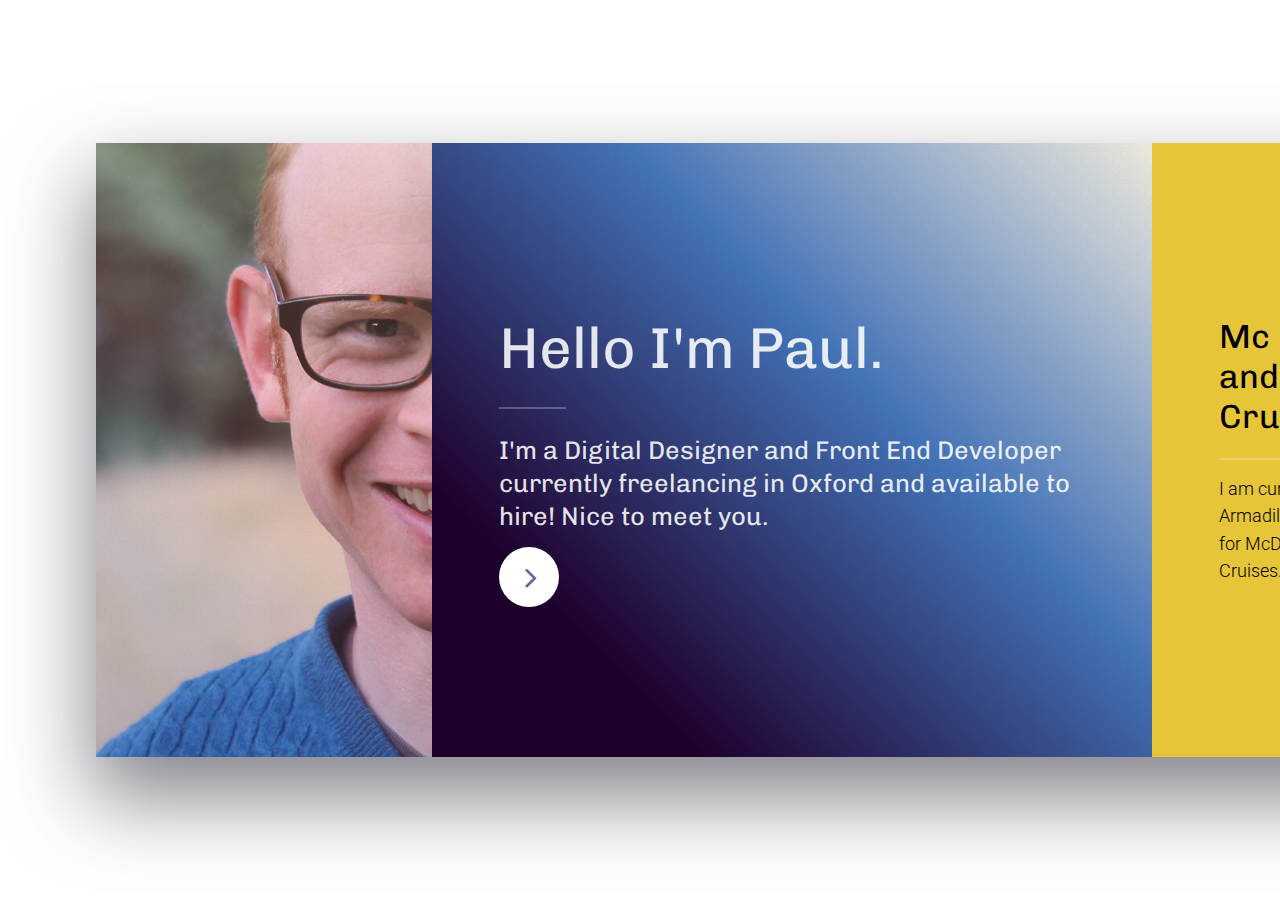
==== commit 0113cf79: "added blazy.js to reduce video load" ====
--- a/v2.html
+++ b/v2.html
@@ -24,6 +24,7 @@
     <link rel="stylesheet" href="assets/css/main_v2.css" />
     <noscript><link rel="stylesheet" href="assets/css/noscript.css" /></noscript>
     <meta name="robots" content="noindex, nofollow" />
+    <script src="//cdn.jsdelivr.net/blazy/latest/blazy.min.js"></script>
 </head>
 
 <body>
@@ -48,12 +49,12 @@
                         <!-- Freelancer Panel -->
             <section class="panel b" style="background-color: #e7c538;">
                 <div class="intro span-2"  style="color:#000;">
-                    <h2 class="major" style="color:#000; font">Digital Design Freelancer</h2>
-                    <p>I am currently freelancing at Armadillo CRM  coding email welcome programmes, newsletters and product launches for McDonald's.</p>
+                    <h2 class="major" style="color:#000; font">Mc Donald's and P&amp;O Cruises</h2>
+                    <p>I am currently working with Armadillo CRM building email for McDonald's and P&amp;O Cruises.</p>
                 </div>
                 <div class="gallery span-2">
-                    <video autoplay muted loop controls='true' type='video/mp4'>
-                        <source src="https://www.dropbox.com/s/5iz9ie459sg1phq/strawberrylemonade.mp4?dl=1" type="video/mp4">
+                    <video class="b-lazy" autoplay muted loop controls='true' type='video/mp4'>
+                        <source src="https://dl.dropboxusercontent.com/s/gogv94dn4tb8jvl/armcmix2.mp4?dl=1" type="video/mp4">
                     </video>
                 </div>
             </section>
@@ -62,30 +63,30 @@
             <section class="panel color4" id="first">
                 <div class="intro color4 span-3">
                     <h2 class="major">Digital Design Manager</h2>
-                    <p>I managed email designers and developers at <a href="http://adestra.com">Adestra</a>. We helped clients create better looking and better performing email campaigns, in less time through bespoke email templates. Most of my time was spent on pre-sales, scoping, writing briefs and guiding the team but here are a few email template designs that I have designed and clients we worked with...</p>
+                    <p>At Adestra, I managed at team of email designers and developers at <a href="http://adestra.com">Adestra</a>. We helped clients create better looking and better performing email campaigns, in less time through bespoke email templates. Most of my time was spent on pre-sales, scoping, writing briefs and guiding the team but here are a few email template designs that I have designed and clients we worked with...</p>
                 </div>
                 <div class="gallery">
                     <div class="group span-1-5">
-                        <a href="images/gallery/fulls/stonegate.png" class="image filtered span-1-5" data-position="bottom">
+                        <a href="images/gallery/fulls/stonegate.png" class="image span-1-5" data-position="bottom">
                             <div class="infobar"><span class="icon fa-user"></span>
                                 <br>Stonegate</div><img src="images/gallery/thumbs/wireframe_square.png" /></a>
-                        <a href="images/gallery/fulls/stonegate.png" class="image filtered span-1-5" data-position="bottom">
-                            <div class="infobar"><span class="icon fa-user"></span>
-                                <br>Slug & Lettuce</div><img src="images/gallery/thumbs/slug_square.png" /></a>
+                        <a href="images/gallery/fulls/stonegate.png" class="image span-1-5" data-position="bottom">
+                            <div class="infobar"><span class="icon fa-user"></span>
+                                <br>Slug &amp; Lettuce</div><img src="images/gallery/thumbs/slug_square.png" /></a>
                     </div>
 
 
                     <div class="group span-1-5">
-                        <a href="images/gallery/fulls/stonegate.png" class="image filtered span-1-5" data-position="bottom">
+                        <a href="images/gallery/fulls/stonegate.png" class="image span-1-5" data-position="bottom">
                             <div class="infobar"><span class="icon fa-user"></span>
                                 <br>The Common Room</div><img src="images/gallery/thumbs/city_square.png" /></a>
-                        <a href="images/gallery/fulls/stonegate.png" class="image filtered span-1-5" data-position="bottom">
+                        <a href="images/gallery/fulls/stonegate.png" class="image span-1-5" data-position="bottom">
                             <div class="infobar"><span class="icon fa-user"></span>
                                 <br>Walkabout</div><img src="images/gallery/thumbs/walkabout_square.png" /></a>
                     </div>
                 </div>
                 <div class="gallery">
-                    <div class="image span-2-5  filtered" data-position="top">
+                    <div class="image span-2-5" data-position="top">
                         <img src="images/gallery/thumbs/logos.png"></div>
                 </div>
                 <div class="gallery">
@@ -163,7 +164,7 @@
                 <div class="gallery" style="background:white;">
                     <div class="group span-3">
                         <div class="image span-3" data-position="bottom">
-                            <video autoplay loop muted width="100%" controls='false' type='video/mp4'>
+                            <video class="b-lazy" autoplay loop muted width="100%" controls='false' type='video/mp4'>
                                 <source src="https://dl.dropboxusercontent.com/s/f4wjrq3kisc1ybz/reel.mp4?dl=1" type="video/mp4">
                             </video>
                         </div>
@@ -292,4 +293,4 @@
     <script src="assets/js/main_v2.js"></script>
 </body>
 
-</html>+</html>
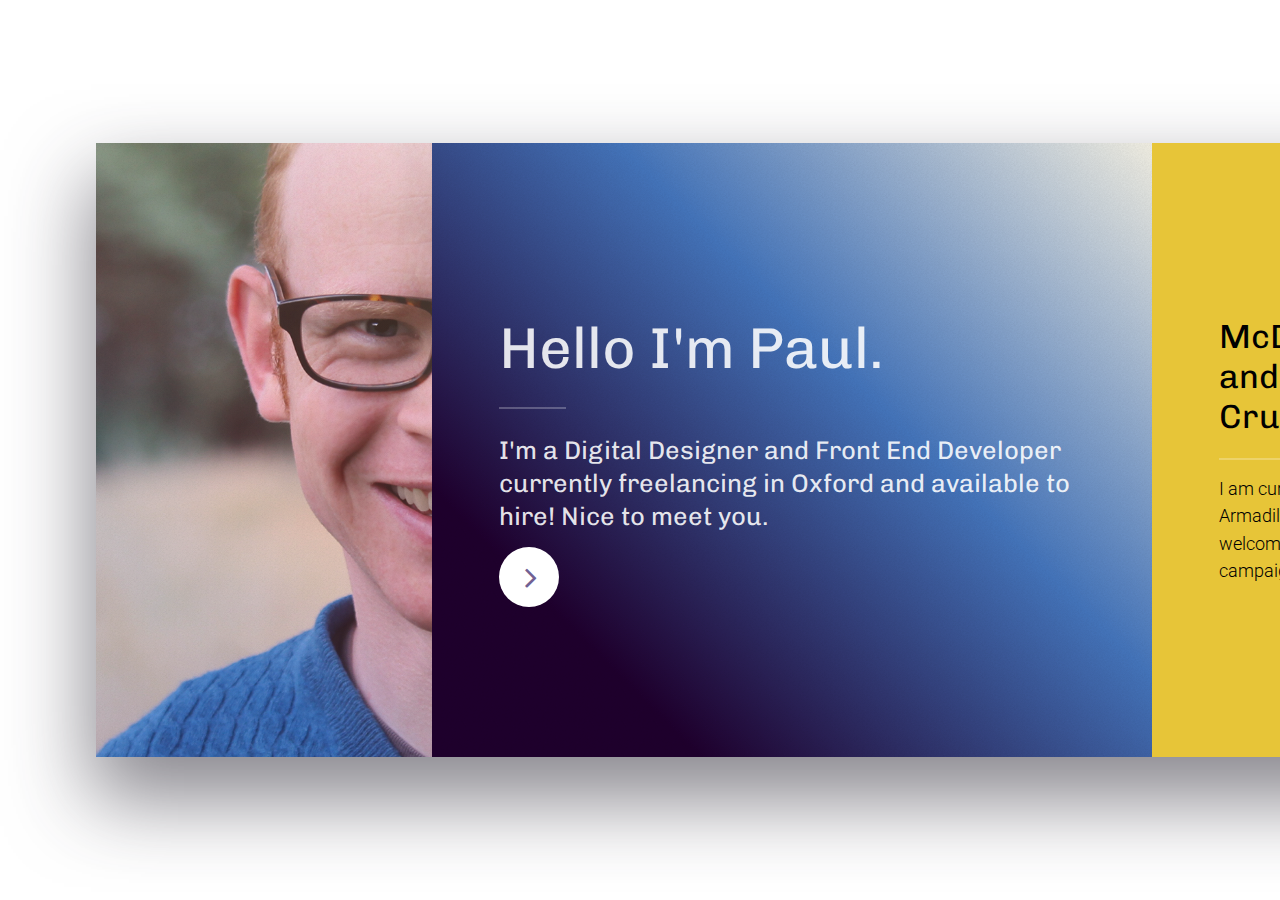
==== commit 2a5afe76: "added bicycleblooms video" ====
--- a/v2.html
+++ b/v2.html
@@ -42,98 +42,132 @@
                         <li><a href="#first" class="button special color1 circle icon fa-angle-right">Next</a></li>
                     </ul>
                 </div>
-                <div class="image filtered span-1-75" data-position="25% 25%"><img src="images/portrait.png" alt="" /></div>
+                <div class="image filtered span-1-75" data-position="25% 25%"><img class="b-lazy" src="images/portrait.png" alt="" /></div>
             </section>
             
             
                         <!-- Freelancer Panel -->
             <section class="panel b" style="background-color: #e7c538;">
                 <div class="intro span-2"  style="color:#000;">
-                    <h2 class="major" style="color:#000; font">Mc Donald's and P&amp;O Cruises</h2>
-                    <p>I am currently working with Armadillo CRM building email for McDonald's and P&amp;O Cruises.</p>
+                    <h2 class="major" style="color:#000; font">McDonald's and P&amp;O Cruises</h2>
+                    <p>I am currently working with Armadillo CRM building welcome journey email campaigns for their clients.</p>
                 </div>
                 <div class="gallery span-2">
-                    <video class="b-lazy" autoplay muted loop controls='true' type='video/mp4'>
+                    <video class="b-lazy" autoplay muted loop controls='true' type='video/mp4' width="900" height="450">
                         <source src="https://dl.dropboxusercontent.com/s/gogv94dn4tb8jvl/armcmix2.mp4?dl=1" type="video/mp4">
                     </video>
                 </div>
             </section>
 
             <!-- Panel -->
-            <section class="panel color4" id="first">
-                <div class="intro color4 span-3">
+            <section class="panel color1" id="first">
+                <div class="intro color1 span-3">
                     <h2 class="major">Digital Design Manager</h2>
                     <p>At Adestra, I managed at team of email designers and developers at <a href="http://adestra.com">Adestra</a>. We helped clients create better looking and better performing email campaigns, in less time through bespoke email templates. Most of my time was spent on pre-sales, scoping, writing briefs and guiding the team but here are a few email template designs that I have designed and clients we worked with...</p>
                 </div>
-                <div class="gallery">
-                    <div class="group span-1-5">
-                        <a href="images/gallery/fulls/stonegate.png" class="image span-1-5" data-position="bottom">
-                            <div class="infobar"><span class="icon fa-user"></span>
-                                <br>Stonegate</div><img src="images/gallery/thumbs/wireframe_square.png" /></a>
-                        <a href="images/gallery/fulls/stonegate.png" class="image span-1-5" data-position="bottom">
-                            <div class="infobar"><span class="icon fa-user"></span>
-                                <br>Slug &amp; Lettuce</div><img src="images/gallery/thumbs/slug_square.png" /></a>
-                    </div>
-
-
-                    <div class="group span-1-5">
-                        <a href="images/gallery/fulls/stonegate.png" class="image span-1-5" data-position="bottom">
-                            <div class="infobar"><span class="icon fa-user"></span>
-                                <br>The Common Room</div><img src="images/gallery/thumbs/city_square.png" /></a>
-                        <a href="images/gallery/fulls/stonegate.png" class="image span-1-5" data-position="bottom">
-                            <div class="infobar"><span class="icon fa-user"></span>
-                                <br>Walkabout</div><img src="images/gallery/thumbs/walkabout_square.png" /></a>
-                    </div>
-                </div>
+
                 <div class="gallery">
                     <div class="image span-2-5" data-position="top">
-                        <img src="images/gallery/thumbs/logos.png"></div>
+                       <img class="b-lazy" src="images/gallery/thumbs/logos.png"></div>
                 </div>
                 <div class="gallery">
                     <div class="group span-3">
                         <a href="images/gallery/fulls/01.jpg" class="image filtered span-3" data-position="bottom">
                             <div class="infobar"><span class="icon fa-paint-brush"></span>
-                                <br>Asda Money</div><img src="images/gallery/thumbs/01.jpg" /></a>
+                                <br>Asda Money</div><img class="b-lazy" src="images/gallery/thumbs/01.jpg" /></a>
                         <a href="images/gallery/fulls/02.jpg" class="image filtered span-1-5" data-position="center">
                             <div class="infobar"><span class="icon fa-paint-brush"></span> <span class="icon fa-code"></span>
-                                <br>Oxford University Press</div><img src="images/gallery/thumbs/02.jpg" alt="" /></a>
+                                <br>Oxford University Press</div><img class="b-lazy" src="images/gallery/thumbs/02.jpg" alt="" /></a>
                         <a href="images/gallery/fulls/03.jpg" class="image filtered span-1-5" data-position="bottom">
                             <div class="infobar">
                                 <div class="infobar"><span class="icon fa-paint-brush"></span> <span class="icon fa-code"></span>
                                     <br>The National Lottery</div>
-                            </div><img src="images/gallery/thumbs/03.jpg" alt="" /></a>
+                            </div><img class="b-lazy" src="images/gallery/thumbs/03.jpg" alt="" /></a>
                     </div>
                     <a href="images/gallery/fulls/04.jpg" class="image filtered span-2-5" data-position="top">
                         <div class="infobar"><span class="icon fa-paint-brush"></span> <span class="icon fa-code"></span>
-                            <br>Lloyds Banking Group</div><img src="images/gallery/thumbs/04.jpg" alt="" /></a>
-                </div>
-            </section>
-
-
-
-            <!-- Email Developer Panel
-            <section class="panel filtered color4-alt">
-                <div class="intro   span-3">
-                    <h2 class="major">Email Developer</h2>
-                    <p>At first glance HTML for email appears to be a throwback to the 1990s with its use of tables and inline CSS, but there is more to it than that. Email platforms, such as Adestra's MessageFocus, allows the setup of dynamic and personalised content and templating which add an extra level of markup and logic. More advanced email clients and mobile devices can read CSS3 and media queries allowing for progressive enhancements, animations and responsive email design.</p>
-                    <pre style="width:100%;"><code>&lt;table width=&quot;600&quot;&gt;
-&lt;tr amf:repeat=&quot;100&quot;&gt;&lt;td&gt;[*data('client_name')*]&lt;/td&gt;&lt;/tr&gt;
-&lt;/table&gt;</code></pre>
-                </div>
-                <div class="gallery span-2">
-                    <video autoplay muted loop controls='true' type='video/mp4'>
-                        <source src="https://dl.dropboxusercontent.com/s/t7785o9picqbp46/bmj.mp4?dl=1" type="video/mp4">
-                    </video>
-                </div>
-            </section>
- -->
-
-
-
+                            <br>Lloyds Banking Group</div><img class="b-lazy" src="images/gallery/thumbs/04.jpg" alt="" /></a>
+                </div>
+                
+                                <div class="gallery">
+                    <div class="group span-1-5">
+                        <a href="images/gallery/fulls/stonegate.png" class="image span-1-5" data-position="bottom">
+                            <div class="infobar" style="background-color: rgba(0, 0, 0, 0.4)"><span class="icon fa-user"></span>
+                                <br>Stonegate</div><img class="b-lazy" src="images/gallery/thumbs/wireframe_square.png" /></a>
+                        <a href="images/gallery/fulls/stonegate.png" class="image span-1-5" data-position="bottom">
+                            <div class="infobar" style="background-color: rgba(0, 0, 0, 0.4)"><span class="icon fa-user"></span>
+                                <br>Slug &amp; Lettuce</div><img class="b-lazy" src="images/gallery/thumbs/slug_square.png" /></a>
+                    </div>
+
+
+                    <div class="group span-1-5">
+                        <a href="images/gallery/fulls/stonegate.png" class="image span-1-5" data-position="bottom">
+                            <div class="infobar" style="background-color: rgba(0, 0, 0, 0.4)"><span class="icon fa-user"></span>
+                                <br>The Common Room</div><img class="b-lazy" src="images/gallery/thumbs/city_square.png" /></a>
+                        <a href="images/gallery/fulls/stonegate.png" class="image span-1-5" data-position="bottom">
+                            <div class="infobar" style="background-color: rgba(0, 0, 0, 0.4)"><span class="icon fa-user"></span>
+                                <br>Walkabout</div><img class="b-lazy" src="images/gallery/thumbs/walkabout_square.png" /></a>
+                    </div>
+                </div>
+            </section>
+
+
+
+
+
+
+
+         
+            
+
+
+
+
+
+            <!-- Illustrations Panel -->
+            <section class="panel color1">
+                <div class="intro color1 span-3">
+                    <h2 class="major">Print Design</h2>
+                    <p>Although most of work has been digital based, I have experience creating banners, leaflets, invitations and vinyl car wrapping using Adobe InDesign and Illustrator.</p>
+                </div>
+                <div class="gallery">
+                    <div class="group span-3">
+                        <div class="image filtered span-1-5" data-position="center"><div class="infobar">
+                                <br>Birthday card</div><img class="b-lazy" src="images/gallery/thumbs/illustrations_04.png" alt="" /></div>
+                        <div class="image filtered span-1-5" data-position="center"><div class="infobar">
+                                <br>Illustrations</div><img class="b-lazy" src="images/gallery/thumbs/illustrations_03.png" alt="" /></div>
+                        <div class="image filtered span-1-5" data-position="center"><div class="infobar">
+                                <br>Wedding invitation</div><img class="b-lazy" src="images/gallery/thumbs/illustrations_06.png" alt="" /></div>
+                        <div class="image filtered span-1-5" data-position="center"><div class="infobar">
+                                <br>Holiday club leaflet</div><img class="b-lazy" src="images/gallery/thumbs/illustrations_05.png" alt="" /></div>
+                    </div>
+                </div>
+                <div class="gallery">
+       
+                    <div class="image span-2-5" data-position="top">
+                        <div class="infobar">
+                                <br>Cairn Agency - Freeman Clarke</div> <img class="b-lazy" src="images/gallery/thumbs/freeman-clarke-banner.jpg"></div>
+
+                    <div class="group span-3">
+                        <div class="image filtered span-3" data-position="center">
+                            <div class="infobar" style="color:black;">
+                                <br>Car wraps for Adestra</div><img class="b-lazy" src="images/gallery/thumbs/adestracarwarp1.png"></div>
+                        <div class="image filtered span-3" data-position="center"><img class="b-lazy" src="images/gallery/thumbs/adestracarwarp2.png"></div>
+                    </div>
+                    <div class="group span-1-5">
+                        <div class="image filtered span-1-5" data-position="center"><img class="b-lazy" src="images/gallery/thumbs/adestracarwarp3.png"></div>
+                        <div class="image filtered span-1-5" data-position="center"><img class="b-lazy" src="images/gallery/thumbs/adestracarwarp4.png"></div>
+                    </div>
+
+
+                </div>
+            </section>
+            
+            
 
             <!-- Web Development Panel -->
-            <section class="panel color4-alt">
-                <div class="intro color4 span-3">
+            <section class="panel color1">
+                <div class="intro color1 span-3">
                     <h2 class="major">Web Development</h2>
                     <p>I have been developing a garden centre website prototype called <a href="http://plantbooth.uk" target="_blank">Plantbooth</a> using a static site generator called Hugo. The site is responsive, fast, makes use of Pinterest's Rich Pins and generates price information from RSS feeds. I am currently building the next version which uses WordPress and allows the price comparison of over 2500 plants!</p>
                     <p> This portfolio site uses a customised open source html template by <a href="https://html5up.net" target="_blank">HTML5 UP</a>, pure.css and is hosted on GitHub.</p>
@@ -142,19 +176,28 @@
                     <div class="group span-3">
                         <div class="image span-3" data-position="center">
                             <div class="infobar"><span class="icon fa-github"></span> <span class="icon fa-wordpress"></span>
-                                <br><a href="http://plantbooth.uk" target="_blank">Plantbooth</a><br>Hugo / WordPress.</div><img src="images/gallery/thumbs/plantbooth.png" />
+                                <br><a href="http://plantbooth.uk" target="_blank">Plantbooth</a><br>Hugo / WordPress.</div><img class="b-lazy" src="images/gallery/thumbs/plantbooth.png" />
                         </div>
                         <div class="image span-3" data-position="left">
-                            <a href="https://plantbooth.uk" target="_blank"><img src="images/gallery/thumbs/plantbooth_pins.png"></a>
-                        </div>
-                    </div>
-                </div>
-            </section>            
-            
-
+                            <a href="https://plantbooth.uk" target="_blank"><img class="b-lazy" src="images/gallery/thumbs/plantbooth_pins.png"></a>
+                        </div>
+                    </div>
+                </div>
+
+                <div class="gallery span-2">
+                  <video class="b-lazy" autoplay muted loop controls='true' type='video/mp4' width="900" height="450">
+                        <source src="https://dl.dropboxusercontent.com/s/iqg3w7g1wus4ls9/bicyclebloomswebsite.mp4?dl=1" type="video/mp4">
+                      </video>
+                </div>
+           
+
+            </section>  
+            
+            
+            
             <!-- Motion Panel -->
-            <section class="panel color4-alt">
-                <div class="intro color4 span-3">
+            <section class="panel color1">
+                <div class="intro color1 span-3">
                     <h2 class="major">Motion</h2>
                     <p>My first summer job was in an animation studio. I studied Architecture briefly and enjoyed creating building designs with CAD. I later took an evening course in 3D Studio Max. I have worked as an Edit Runner in TV Post-Production using Avid. Within Email design, I have enjoyed creating animated gifs and CSS animations.</p>
                     <ul class="actions">
@@ -169,7 +212,7 @@
                             </video>
                         </div>
                         <div class="span-1-5 image world">
-                            <img src="http://anglian_water.msgfocus.com/anglian_water/images/globe8.png" alt="Love every drop. Put water at the heart of a whole new way of living." width="100%" class="rotate" />
+                            <img class="b-lazy" src="http://anglian_water.msgfocus.com/anglian_water/images/globe8.png" alt="Love every drop. Put water at the heart of a whole new way of living." width="100%" class="rotate" />
                             <div class="infobar" style="color:#000;">
                                 <span class="icon fa-code"></span>
                                 <br>Anglian Water - css animation</div>
@@ -179,48 +222,15 @@
                             <div id="back-clouds"></div>
                             <div class="infobar"><span class="icon fa-paint-brush"></span> <span class="icon fa-code"></span>
                                 <br>Adestra Email Summit - css</div>
-                            <img src="images/gallery/thumbs/mountain.png" class="mountain">
-                        </div>
-                    </div>
-                </div>
-            </section>
-
-
-
-
-
-            <!-- Illustrations Panel -->
-            <section class="panel color4-alt">
-                <div class="intro color4 span-3">
-                    <h2 class="major">Illustration</h2>
-                    <p>I really appreciate great typography, illustration and graphic design. Here's a few examples of my attempts!</p>
-                </div>
-                <div class="gallery">
-                    <div class="group span-3">
-                        <div class="image filtered span-1-5" data-position="center"><img src="images/gallery/thumbs/illustrations_04.png" alt="" /></div>
-                        <div class="image filtered span-1-5" data-position="center"><img src="images/gallery/thumbs/illustrations_03.png" alt="" /></div>
-                        <div class="image filtered span-1-5" data-position="center"><img src="images/gallery/thumbs/illustrations_06.png" alt="" /></div>
-                        <div class="image filtered span-1-5" data-position="center"><img src="images/gallery/thumbs/illustrations_05.png" alt="" /></div>
-                    </div>
-                </div>
-                <div class="gallery">
-
-                    <div class="group span-3">
-                        <div class="image filtered span-3" data-position="center">
-                            <div class="infobar" style="color:black;"><span class="icon fa-paint-brush"></span>
-                                <br>Marketing Adestra - Illustrator</div><img src="images/gallery/thumbs/adestracarwarp1.png"></div>
-                        <div class="image filtered span-3" data-position="center"><img src="images/gallery/thumbs/adestracarwarp2.png"></div>
-                    </div>
-                    <div class="group span-1-5">
-                        <div class="image filtered span-1-5" data-position="center"><img src="images/gallery/thumbs/adestracarwarp3.png"></div>
-                        <div class="image filtered span-1-5" data-position="center"><img src="images/gallery/thumbs/adestracarwarp4.png"></div>
-                    </div>
-                </div>
-            </section>
-
-
-
-            <!-- Skills and Tools Panel -->
+                            <img class="b-lazy" src="images/gallery/thumbs/mountain.png" class="mountain">
+                        </div>
+                    </div>
+                </div>
+            </section>
+ 
+
+
+            <!-- Skills and Tools Panel 
             <section class="panel color1">
                 <div class="intro joined">
                     <h2 class="major">Skills and Tools</h2>
@@ -228,7 +238,7 @@
                 </div>
                 <div class="inner">
                     <ul class="grid-icons three connected">
-                        <li><span class="icon fa-paint-brush"><span class="label">Graphic Design</span></span>
+                        <li><span class="icon fa-paint-brush"><span class="label">Print Design</span></span>
                         </li>
                         <li><span class="icon fa-camera-retro"><span class="label">Photography</span></span>
                         </li>
@@ -243,12 +253,12 @@
                     </ul>
                 </div>
             </section>
-
+-->
 
 
             <!-- Panel -->
             <section class="panel color1">
-                <div class="intro color4">
+                <div class="intro">
                     <h2 class="major">Contact</h2>
                     <p>Thank you for browsing my portfolio. If you would like to contact me, you may use the following form.</p>
                     <ul class="contact-icons color1">
